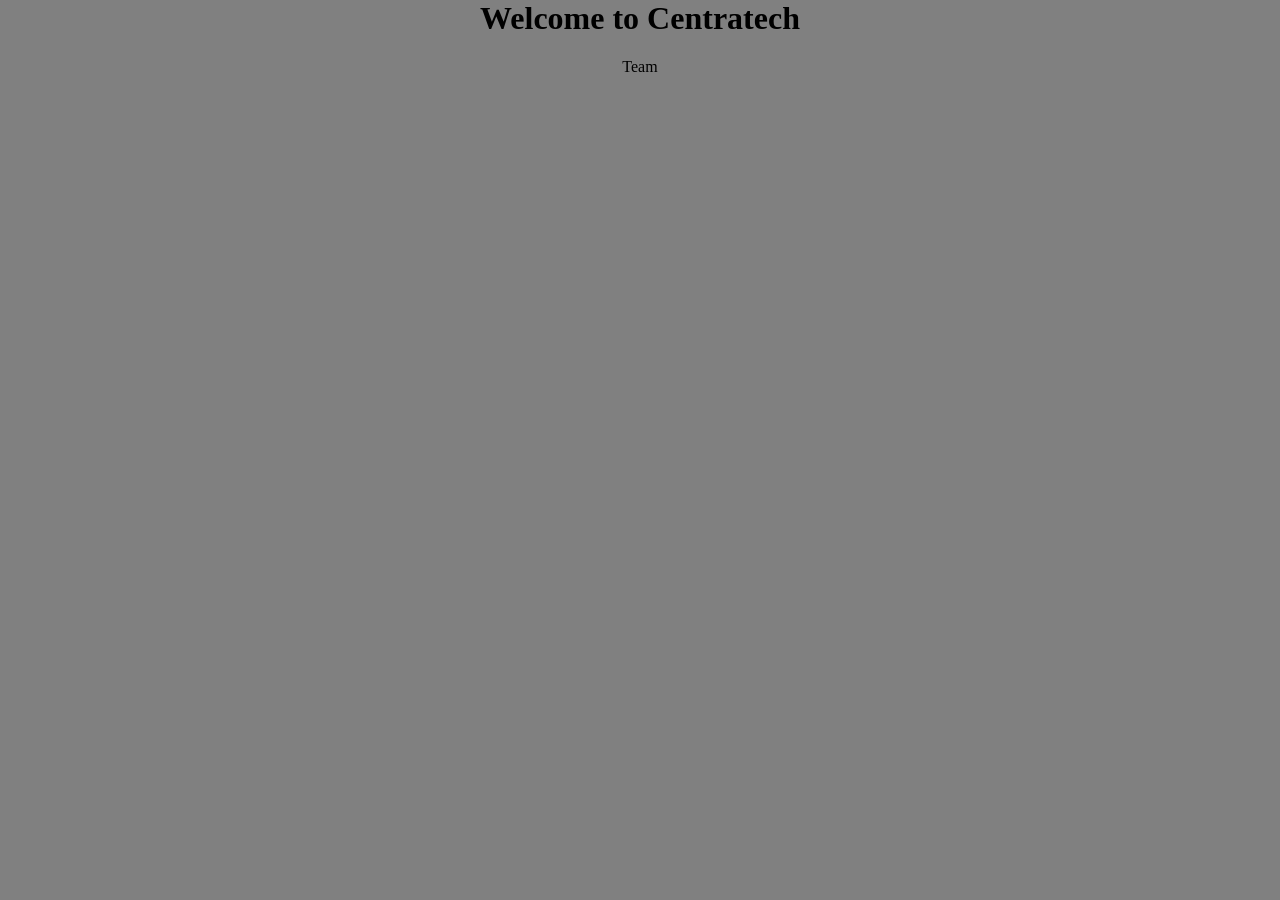
==== index.html @ a718c179 "Update index.html adding styles" ====
<html lang="en">
  <head>
    <meta charset="UTF-8">
    <title>Document</title>
    <link rel="stylesheet" href="styles.css"
  </head>
  <body>
    <h1>Welcome to Centratech</h1>
    <p> Team
  </body>
</html>
---- styles.css ----
body {
 margin: 0;
  background: gray;
  text-align: center;
}
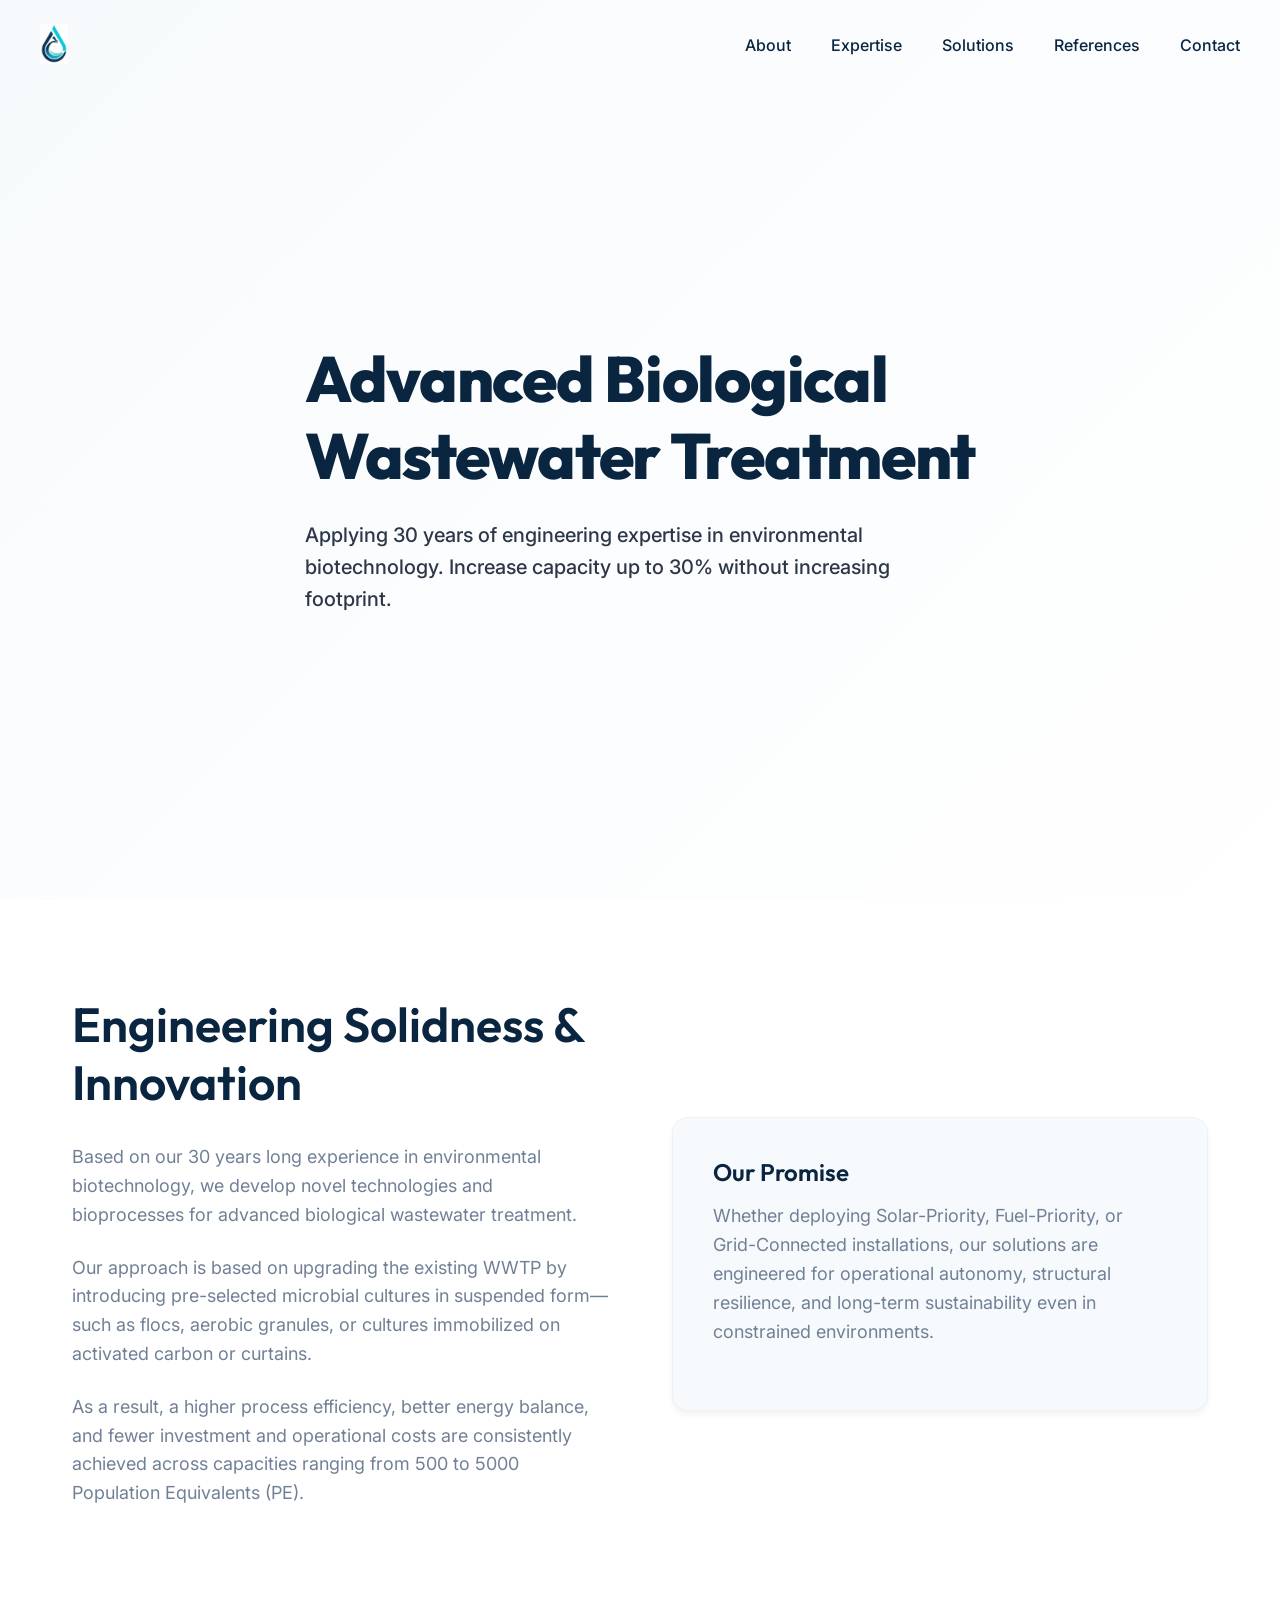
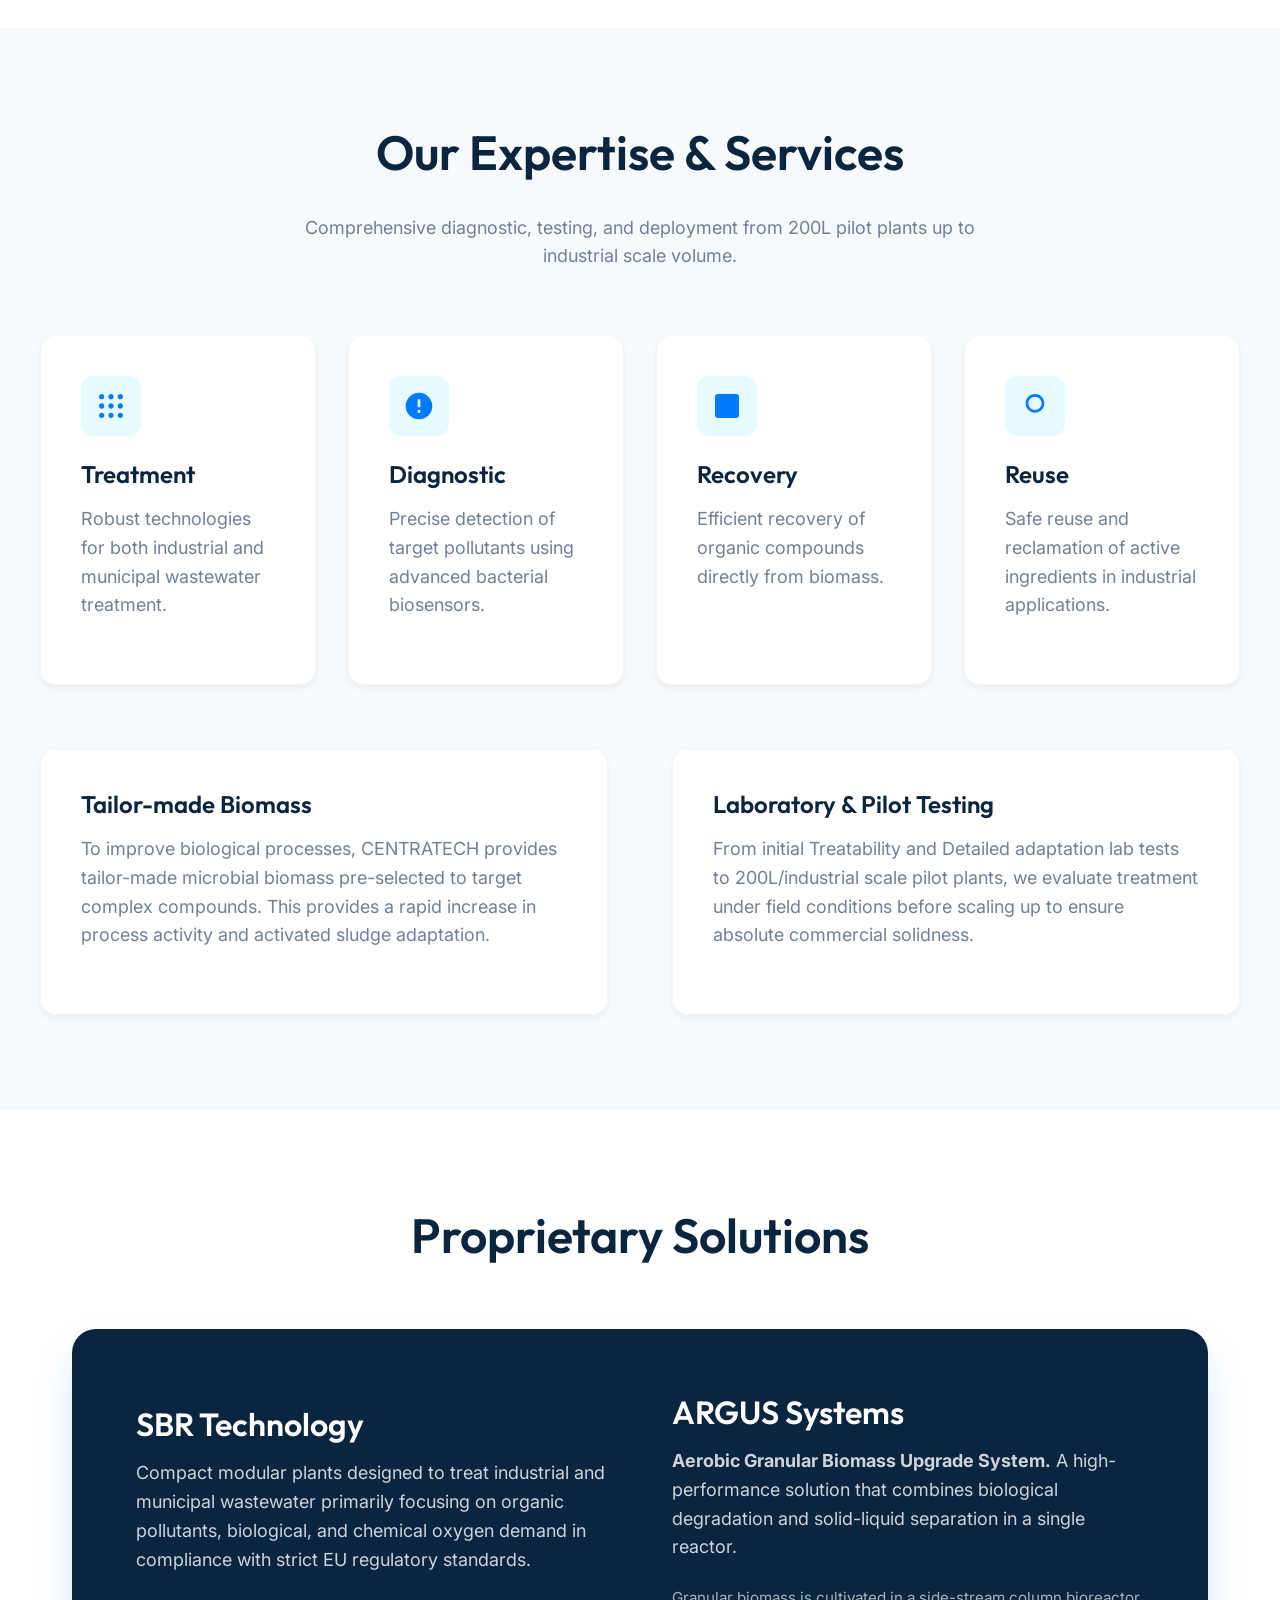
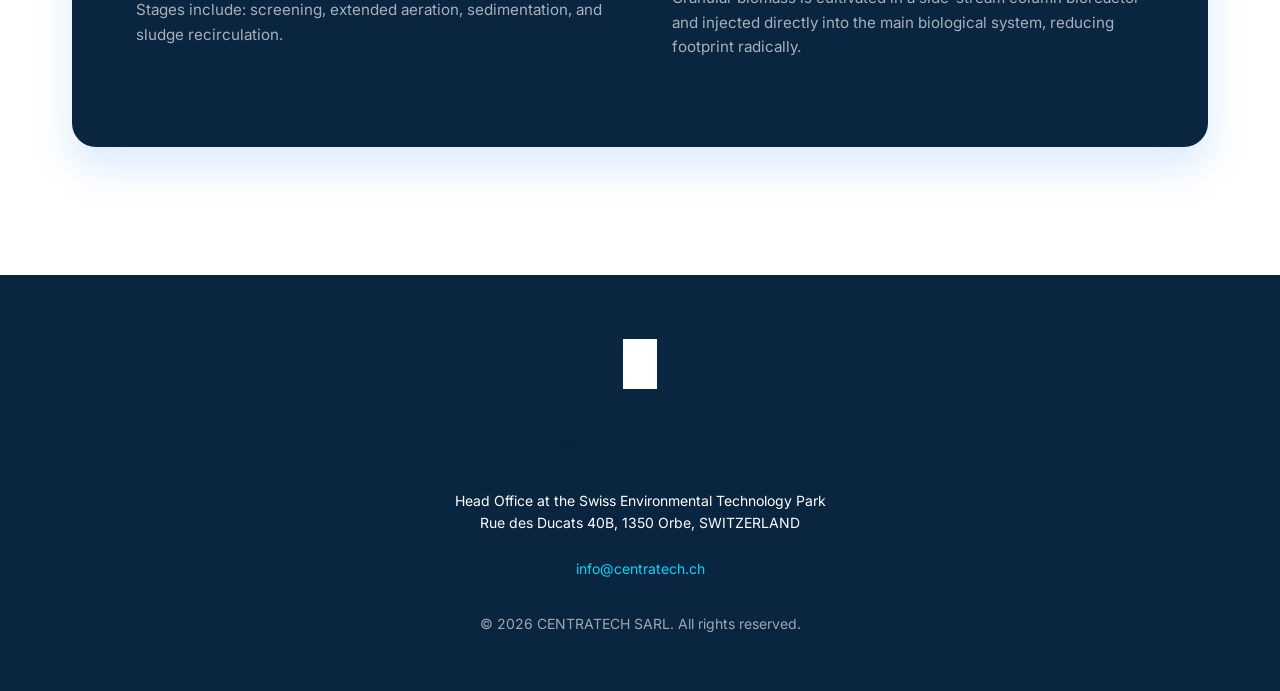
==== commit affa5ef4: "first version. no pictures" ====
--- a/index.html
+++ b/index.html
@@ -1,11 +1,135 @@
+<!DOCTYPE html>
 <html lang="en">
-  <head>
+<head>
     <meta charset="UTF-8">
-    <title>Document</title>
-    <link rel="stylesheet" href="styles.css"
-  </head>
-  <body>
-    <h1>Welcome to Centratech</h1>
-    <p> Team
-  </body>
+    <meta name="viewport" content="width=device-width, initial-scale=1.0">
+    <title>CENTRATECH - Advanced Wastewater Treatment</title>
+    <meta name="description" content="Based on our 30 years long experience in environmental biotechnology, we develop novel technologies for advanced biological wastewater treatment.">
+    <link rel="stylesheet" href="styles.css">
+    <link rel="icon" type="image/png" href="assets/logo1.png">
+</head>
+<body>
+
+    <nav class="navbar">
+        <div class="nav-container">
+            <a href="index.html" class="nav-logo">
+                <img src="assets/logo1.png" alt="Centratech Logo" onerror="this.src=''; this.alt='CENTRATECH';">
+            </a>
+            <ul class="nav-links">
+                <li><a href="#about">About</a></li>
+                <li><a href="#expertise">Expertise</a></li>
+                <li><a href="#solutions">Solutions</a></li>
+                <li><a href="references.html">References</a></li>
+                <li><a href="#contact">Contact</a></li>
+            </ul>
+        </div>
+    </nav>
+
+    <header class="hero" id="home">
+        <div class="container hero-content animate-on-scroll">
+            <h1>Advanced Biological<br>Wastewater Treatment</h1>
+            <p class="subtitle">Applying 30 years of engineering expertise in environmental biotechnology. Increase capacity up to 30% without increasing footprint.</p>
+        </div>
+    </header>
+
+    <section id="about" class="container animate-on-scroll">
+        <div class="grid-2">
+            <div>
+                <h2>Engineering Solidness & Innovation</h2>
+                <p>Based on our 30 years long experience in environmental biotechnology, we develop novel technologies and bioprocesses for advanced biological wastewater treatment.</p>
+                <p>Our approach is based on upgrading the existing WWTP by introducing pre-selected microbial cultures in suspended form—such as flocs, aerobic granules, or cultures immobilized on activated carbon or curtains.</p>
+                <p>As a result, a higher process efficiency, better energy balance, and fewer investment and operational costs are consistently achieved across capacities ranging from 500 to 5000 Population Equivalents (PE).</p>
+            </div>
+            <div class="card bg-surface">
+                <h3>Our Promise</h3>
+                <p>Whether deploying Solar-Priority, Fuel-Priority, or Grid-Connected installations, our solutions are engineered for operational autonomy, structural resilience, and long-term sustainability even in constrained environments.</p>
+            </div>
+        </div>
+    </section>
+
+    <section id="expertise" class="bg-surface">
+        <div class="container animate-on-scroll">
+            <div class="text-center" style="max-width: 700px; margin: 0 auto 4rem auto;">
+                <h2>Our Expertise & Services</h2>
+                <p>Comprehensive diagnostic, testing, and deployment from 200L pilot plants up to industrial scale volume.</p>
+            </div>
+            
+            <div class="grid-4">
+                <div class="card">
+                    <div class="icon-wrapper">
+                        <!-- Simple inline SVG icon -->
+                        <svg fill="currentColor" viewBox="0 0 24 24"><path d="M12 3c-1.1 0-2 .9-2 2s.9 2 2 2 2-.9 2-2-.9-2-2-2zm0 14c-1.1 0-2 .9-2 2s.9 2 2 2 2-.9 2-2-.9-2-2-2zm0-7c-1.1 0-2 .9-2 2s.9 2 2 2 2-.9 2-2-.9-2-2-2zm-7-7c-1.1 0-2 .9-2 2s.9 2 2 2 2-.9 2-2-.9-2-2-2zm14 0c-1.1 0-2 .9-2 2s.9 2 2 2 2-.9 2-2-.9-2-2-2zm0 14c-1.1 0-2 .9-2 2s.9 2 2 2 2-.9 2-2-.9-2-2-2zm-14 0c-1.1 0-2 .9-2 2s.9 2 2 2 2-.9 2-2-.9-2-2-2zm0-7c-1.1 0-2 .9-2 2s.9 2 2 2 2-.9 2-2-.9-2-2-2zm14 0c-1.1 0-2 .9-2 2s.9 2 2 2 2-.9 2-2-.9-2-2-2z"/></svg>
+                    </div>
+                    <h3>Treatment</h3>
+                    <p>Robust technologies for both industrial and municipal wastewater treatment.</p>
+                </div>
+                <div class="card">
+                    <div class="icon-wrapper">
+                        <svg fill="currentColor" viewBox="0 0 24 24"><path d="M12 2C6.48 2 2 6.48 2 12s4.48 10 10 10 10-4.48 10-10S17.52 2 12 2zm1 15h-2v-2h2v2zm0-4h-2V7h2v6z"/></svg>
+                    </div>
+                    <h3>Diagnostic</h3>
+                    <p>Precise detection of target pollutants using advanced bacterial biosensors.</p>
+                </div>
+                <div class="card">
+                    <div class="icon-wrapper">
+                        <svg fill="currentColor" viewBox="0 0 24 24"><path d="M19 3H5c-1.1 0-2 .9-2 2v14c0 1.1.9 2 2 2h14c1.1 0 2-.9 2-2V5c0-1.1-.9-2-2-2zm-7 9h-2V7h-2v5H6v2h2v5h2v-5h2v-2z"/></svg>
+                    </div>
+                    <h3>Recovery</h3>
+                    <p>Efficient recovery of organic compounds directly from biomass.</p>
+                </div>
+                <div class="card">
+                    <div class="icon-wrapper">
+                        <svg fill="currentColor" viewBox="0 0 24 24"><path d="M12 3C8.13 3 5 6.13 5 10c0 3.87 3.13 7 7 7s7-3.13 7-7c0-3.87-3.13-7-7-7zm0 12c-2.76 0-5-2.24-5-5s2.24-5 5-5 5 2.24 5 5-2.24 5-5 5z"/></svg>
+                    </div>
+                    <h3>Reuse</h3>
+                    <p>Safe reuse and reclamation of active ingredients in industrial applications.</p>
+                </div>
+            </div>
+
+            <div class="grid-2" style="margin-top: 4rem;">
+                <div class="card">
+                    <h3>Tailor-made Biomass</h3>
+                    <p>To improve biological processes, CENTRATECH provides tailor-made microbial biomass pre-selected to target complex compounds. This provides a rapid increase in process activity and activated sludge adaptation.</p>
+                </div>
+                <div class="card">
+                    <h3>Laboratory & Pilot Testing</h3>
+                    <p>From initial Treatability and Detailed adaptation lab tests to 200L/industrial scale pilot plants, we evaluate treatment under field conditions before scaling up to ensure absolute commercial solidness.</p>
+                </div>
+            </div>
+        </div>
+    </section>
+
+    <section id="solutions" class="container animate-on-scroll">
+        <h2 class="text-center">Proprietary Solutions</h2>
+        
+        <div class="solutions-wrapper">
+            <div class="solution-box">
+                <div class="grid-2">
+                    <div>
+                        <h3>SBR Technology</h3>
+                        <p>Compact modular plants designed to treat industrial and municipal wastewater primarily focusing on organic pollutants, biological, and chemical oxygen demand in compliance with strict EU regulatory standards.</p>
+                        <p style="margin-top: 1rem; opacity: 0.8; font-size: 0.95rem;">Stages include: screening, extended aeration, sedimentation, and sludge recirculation.</p>
+                    </div>
+                    <div>
+                        <h3>ARGUS Systems</h3>
+                        <p><strong>Aerobic Granular Biomass Upgrade System.</strong> A high-performance solution that combines biological degradation and solid-liquid separation in a single reactor.</p>
+                        <p style="margin-top: 1rem; opacity: 0.8; font-size: 0.95rem;">Granular biomass is cultivated in a side-stream column bioreactor and injected directly into the main biological system, reducing footprint radically.</p>
+                    </div>
+                </div>
+            </div>
+        </div>
+    </section>
+
+    <footer id="contact">
+        <div class="container">
+            <img src="assets/logo1.png" alt="Centratech" height="50" style="margin-bottom: 2rem; filter: brightness(0) invert(1);" onerror="this.style.display='none'">
+            <h3>CENTRATECH SARL</h3>
+            <p style="color: white;">Head Office at the Swiss Environmental Technology Park<br>Rue des Ducats 40B, 1350 Orbe, SWITZERLAND</p>
+            <p style="color: white; margin-top: 1rem;"><a href="mailto:info@centratech.ch" style="color: var(--color-secondary); text-decoration: none;">info@centratech.ch</a></p>
+            <p>&copy; 2026 CENTRATECH SARL. All rights reserved.</p>
+        </div>
+    </footer>
+
+    <script src="scripts.js"></script>
+</body>
 </html>
--- a/styles.css
+++ b/styles.css
@@ -1,5 +1,449 @@
+@import url('https://fonts.googleapis.com/css2?family=Outfit:wght@300;400;600;800&family=Inter:wght@300;400;500;600&display=swap');
+
+:root {
+  /* Color Palette */
+  --color-primary: #0A2540; /* Deep Navy - solid engineering */
+  --color-secondary: #00D4FF; /* Clear Aqua - water/environment */
+  --color-accent: #007BFF; /* Bright Blue */
+  --color-bg: #FFFFFF; /* Crisp White */
+  --color-surface: #F7FAFC; /* Slate Light */
+  --color-text-main: #2D3748;
+  --color-text-muted: #718096;
+  
+  /* Typography */
+  --font-heading: 'Outfit', sans-serif;
+  --font-body: 'Inter', sans-serif;
+  
+  /* Layout */
+  --max-width: 1200px;
+  --section-padding: 6rem 2rem;
+  
+  /* Shadows & Effects */
+  --shadow-sm: 0 4px 6px rgba(0, 0, 0, 0.05);
+  --shadow-md: 0 10px 20px rgba(0, 0, 0, 0.08);
+  --shadow-lg: 0 20px 40px rgba(0, 123, 255, 0.15);
+  --glass-bg: rgba(255, 255, 255, 0.85);
+  --glass-border: 1px solid rgba(255, 255, 255, 0.3);
+  
+  /* Transitions */
+  --transition-fast: 0.2s ease;
+  --transition-normal: 0.4s cubic-bezier(0.16, 1, 0.3, 1);
+}
+
+* {
+  margin: 0;
+  padding: 0;
+  box-sizing: border-box;
+}
+
+html {
+  scroll-behavior: smooth;
+}
+
 body {
- margin: 0;
-  background: gray;
+  font-family: var(--font-body);
+  color: var(--color-text-main);
+  background-color: var(--color-bg);
+  line-height: 1.6;
+  overflow-x: hidden;
+}
+
+/* Typography */
+h1, h2, h3, h4, .nav-logo {
+  font-family: var(--font-heading);
+  color: var(--color-primary);
+  line-height: 1.2;
+}
+
+h1 { font-size: clamp(2.5rem, 5vw, 4.5rem); font-weight: 800; letter-spacing: -0.02em; }
+h2 { font-size: clamp(2rem, 4vw, 3rem); font-weight: 600; margin-bottom: 2rem; }
+h3 { font-size: 1.5rem; font-weight: 600; margin-bottom: 1rem; }
+p { font-size: 1.125rem; color: var(--color-text-muted); margin-bottom: 1.5rem; }
+
+/* Layout Utilites */
+.container {
+  max-width: var(--max-width);
+  margin: 0 auto;
+}
+
+section {
+  padding: var(--section-padding);
+}
+
+.text-center { text-align: center; }
+
+/* Navigation */
+.navbar {
+  position: fixed;
+  top: 0;
+  width: 100%;
+  z-index: 1000;
+  padding: 1.5rem 2rem;
+  transition: var(--transition-normal);
+  background: transparent;
+}
+
+.navbar.scrolled {
+  background: var(--glass-bg);
+  backdrop-filter: blur(12px);
+  -webkit-backdrop-filter: blur(12px);
+  border-bottom: var(--glass-border);
+  box-shadow: var(--shadow-sm);
+  padding: 1rem 2rem;
+}
+
+.nav-container {
+  max-width: var(--max-width);
+  margin: 0 auto;
+  display: flex;
+  justify-content: space-between;
+  align-items: center;
+}
+
+.nav-logo img {
+  height: 40px;
+  width: auto;
+  transition: var(--transition-normal);
+}
+
+.nav-links {
+  display: flex;
+  gap: 2.5rem;
+  list-style: none;
+}
+
+.nav-links a {
+  text-decoration: none;
+  color: var(--color-primary);
+  font-weight: 500;
+  font-size: 1rem;
+  position: relative;
+  transition: var(--transition-fast);
+}
+
+.nav-links a::after {
+  content: '';
+  position: absolute;
+  width: 0;
+  height: 2px;
+  bottom: -4px;
+  left: 0;
+  background-color: var(--color-secondary);
+  transition: var(--transition-fast);
+}
+
+.nav-links a:hover {
+  color: var(--color-accent);
+}
+
+.nav-links a:hover::after {
+  width: 100%;
+}
+
+/* Hero Section */
+.hero {
+  min-height: 100vh;
+  display: flex;
+  align-items: center;
+  position: relative;
+  overflow: hidden;
+  background: linear-gradient(135deg, var(--color-surface) 0%, var(--color-bg) 100%);
+  padding-top: 80px;
+}
+
+.hero::absolute-bg {
+  content: '';
+  position: absolute;
+  top: -50%;
+  right: -20%;
+  width: 80vw;
+  height: 80vw;
+  background: radial-gradient(circle, rgba(0,212,255,0.08) 0%, rgba(255,255,255,0) 70%);
+  border-radius: 50%;
+  z-index: 0;
+}
+
+.hero-content {
+  position: relative;
+  z-index: 1;
+  max-width: 800px;
+}
+
+.hero p.subtitle {
+  font-size: 1.25rem;
+  color: var(--color-text-main);
+  font-weight: 500;
+  margin-top: 1.5rem;
+  max-width: 600px;
+}
+
+/* Grid Layouts */
+.grid-2 {
+  display: grid;
+  grid-template-columns: 1fr 1fr;
+  gap: 4rem;
+  align-items: center;
+}
+
+.grid-3 {
+  display: grid;
+  grid-template-columns: repeat(auto-fit, minmax(300px, 1fr));
+  gap: 2.5rem;
+}
+
+.grid-4 {
+  display: grid;
+  grid-template-columns: repeat(auto-fit, minmax(250px, 1fr));
+  gap: 2rem;
+}
+
+/* Cards */
+.card {
+  background: var(--color-bg);
+  border-radius: 1rem;
+  padding: 2.5rem;
+  box-shadow: var(--shadow-sm);
+  transition: var(--transition-normal);
+  border: 1px solid rgba(0,0,0,0.03);
+  position: relative;
+  overflow: hidden;
+}
+
+.card:hover {
+  transform: translateY(-5px);
+  box-shadow: var(--shadow-md);
+  border-color: rgba(0, 123, 255, 0.1);
+}
+
+.card::before {
+  content: '';
+  position: absolute;
+  top: 0;
+  left: 0;
+  width: 100%;
+  height: 4px;
+  background: linear-gradient(90deg, var(--color-secondary), var(--color-accent));
+  transform: scaleX(0);
+  transform-origin: left;
+  transition: var(--transition-normal);
+}
+
+.card:hover::before {
+  transform: scaleX(1);
+}
+
+.icon-wrapper {
+  width: 60px;
+  height: 60px;
+  border-radius: 12px;
+  background: rgba(0, 212, 255, 0.1);
+  display: flex;
+  align-items: center;
+  justify-content: center;
+  margin-bottom: 1.5rem;
+  color: var(--color-accent);
+}
+
+.icon-wrapper svg {
+  width: 32px;
+  height: 32px;
+}
+
+/* Specific Sections */
+.bg-surface {
+  background-color: var(--color-surface);
+}
+
+.solutions-wrapper {
+  margin-top: 4rem;
+}
+
+.solution-box {
+  background: var(--color-primary);
+  color: white;
+  padding: 4rem;
+  border-radius: 1.5rem;
+  margin-bottom: 2rem;
+  box-shadow: var(--shadow-lg);
+}
+
+.solution-box h3 {
+  color: white;
+  font-size: 2rem;
+}
+
+.solution-box p {
+  color: rgba(255,255,255,0.8);
+}
+
+/* Reference Image Cards */
+.ref-grid {
+  display: grid;
+  grid-template-columns: repeat(2, 1fr);
+  gap: 2rem;
+  margin-top: 3rem;
+}
+
+.ref-card {
+  position: relative;
+  border-radius: 1rem;
+  overflow: hidden;
+  aspect-ratio: 16/9;
+  cursor: pointer;
+  box-shadow: var(--shadow-sm);
+  transition: var(--transition-normal);
+}
+
+.ref-card:hover {
+  transform: scale(1.02);
+  box-shadow: var(--shadow-lg);
+}
+
+.ref-card img {
+  width: 100%;
+  height: 100%;
+  object-fit: cover;
+  transition: var(--transition-normal);
+}
+
+.ref-card:hover img {
+  transform: scale(1.05);
+}
+
+.ref-overlay {
+  position: absolute;
+  inset: 0;
+  background: linear-gradient(to top, rgba(10, 37, 64, 0.9) 0%, rgba(10, 37, 64, 0.2) 100%);
+  display: flex;
+  align-items: flex-end;
+  padding: 2rem;
+  transition: var(--transition-normal);
+}
+
+.ref-card:hover .ref-overlay {
+  background: linear-gradient(to top, rgba(10, 37, 64, 0.95) 0%, rgba(10, 37, 64, 0.4) 100%);
+}
+
+.ref-title {
+  color: white;
+  font-family: var(--font-heading);
+  font-size: 1.5rem;
+  font-weight: 600;
+  margin: 0;
+  transform: translateY(10px);
+  transition: var(--transition-normal);
+}
+
+.ref-card:hover .ref-title {
+  transform: translateY(0);
+}
+
+/* Modal */
+.modal-overlay {
+  position: fixed;
+  inset: 0;
+  background: rgba(10, 37, 64, 0.8);
+  backdrop-filter: blur(8px);
+  -webkit-backdrop-filter: blur(8px);
+  z-index: 2000;
+  display: flex;
+  align-items: center;
+  justify-content: center;
+  opacity: 0;
+  visibility: hidden;
+  transition: var(--transition-normal);
+}
+
+.modal-overlay.active {
+  opacity: 1;
+  visibility: visible;
+}
+
+.modal-content {
+  background: var(--color-bg);
+  width: 90%;
+  max-width: 600px;
+  border-radius: 1.5rem;
+  padding: 3rem;
+  position: relative;
+  transform: translateY(20px) scale(0.95);
+  transition: var(--transition-normal);
+  box-shadow: 0 25px 50px -12px rgba(0, 0, 0, 0.25);
+}
+
+.modal-overlay.active .modal-content {
+  transform: translateY(0) scale(1);
+}
+
+.modal-close {
+  position: absolute;
+  top: 1.5rem;
+  right: 1.5rem;
+  background: none;
+  border: none;
+  font-size: 2rem;
+  color: var(--color-text-muted);
+  cursor: pointer;
+  transition: var(--transition-fast);
+  line-height: 1;
+}
+
+.modal-close:hover {
+  color: var(--color-primary);
+  transform: rotate(90deg);
+}
+
+.modal-body h3 {
+  margin-bottom: 1.5rem;
+  padding-bottom: 1rem;
+  border-bottom: 1px solid var(--color-surface);
+}
+
+.modal-body ul {
+  list-style: none;
+  margin-bottom: 1.5rem;
+}
+
+.modal-body li {
+  margin-bottom: 0.75rem;
+  display: flex;
+  gap: 1rem;
+}
+
+.modal-body strong {
+  color: var(--color-primary);
+  min-width: 140px;
+}
+
+/* Footer */
+footer {
+  background: var(--color-primary);
+  color: white;
+  padding: 4rem 2rem 2rem;
   text-align: center;
 }
+
+footer p {
+  color: rgba(255,255,255,0.6);
+  font-size: 0.875rem;
+  margin-top: 2rem;
+}
+
+/* Animations */
+.animate-on-scroll {
+  opacity: 0;
+  transform: translateY(30px);
+  transition: opacity 0.8s ease, transform 0.8s ease;
+}
+
+.animate-on-scroll.is-visible {
+  opacity: 1;
+  transform: translateY(0);
+}
+
+/* Responsive */
+@media (max-width: 900px) {
+  .grid-2 { grid-template-columns: 1fr; gap: 2rem; }
+  .ref-grid { grid-template-columns: 1fr; }
+  .nav-links { display: none; /* simple mobile menu fallback needed if desired, or just show */ }
+}
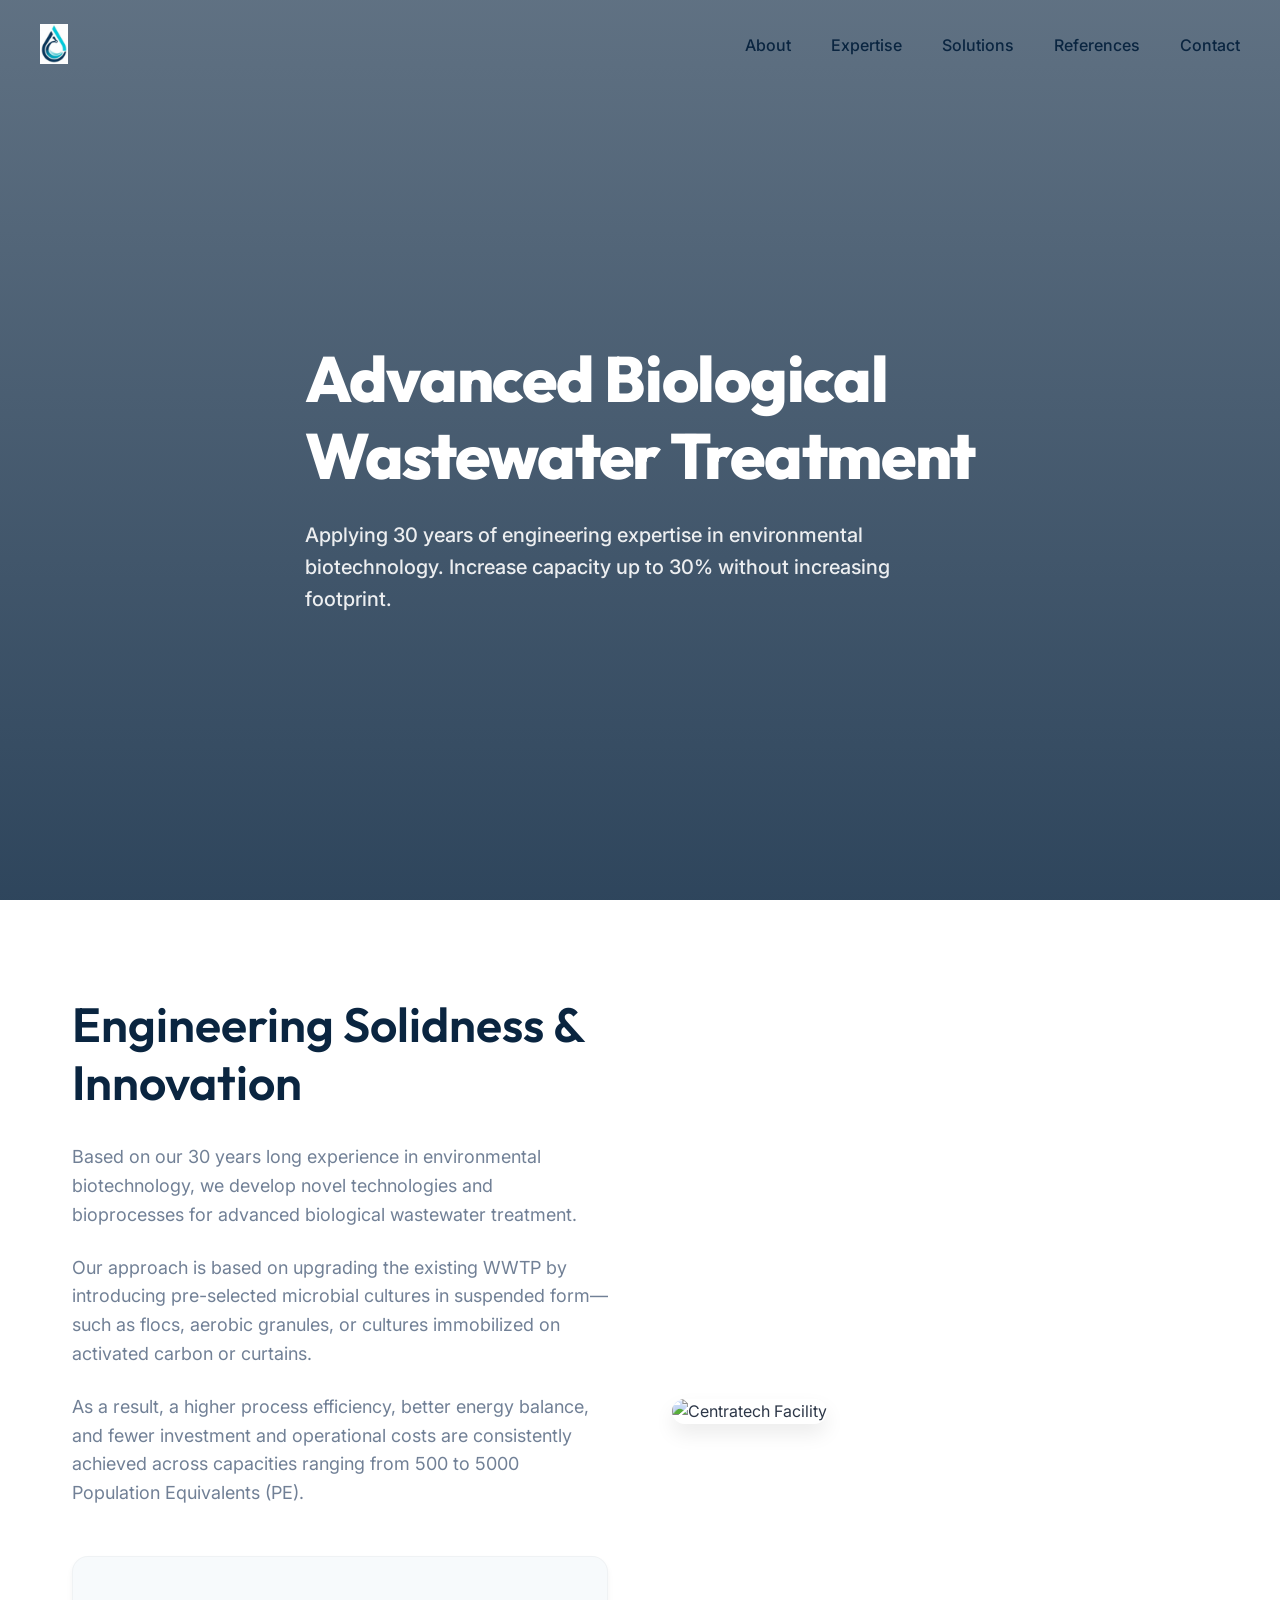
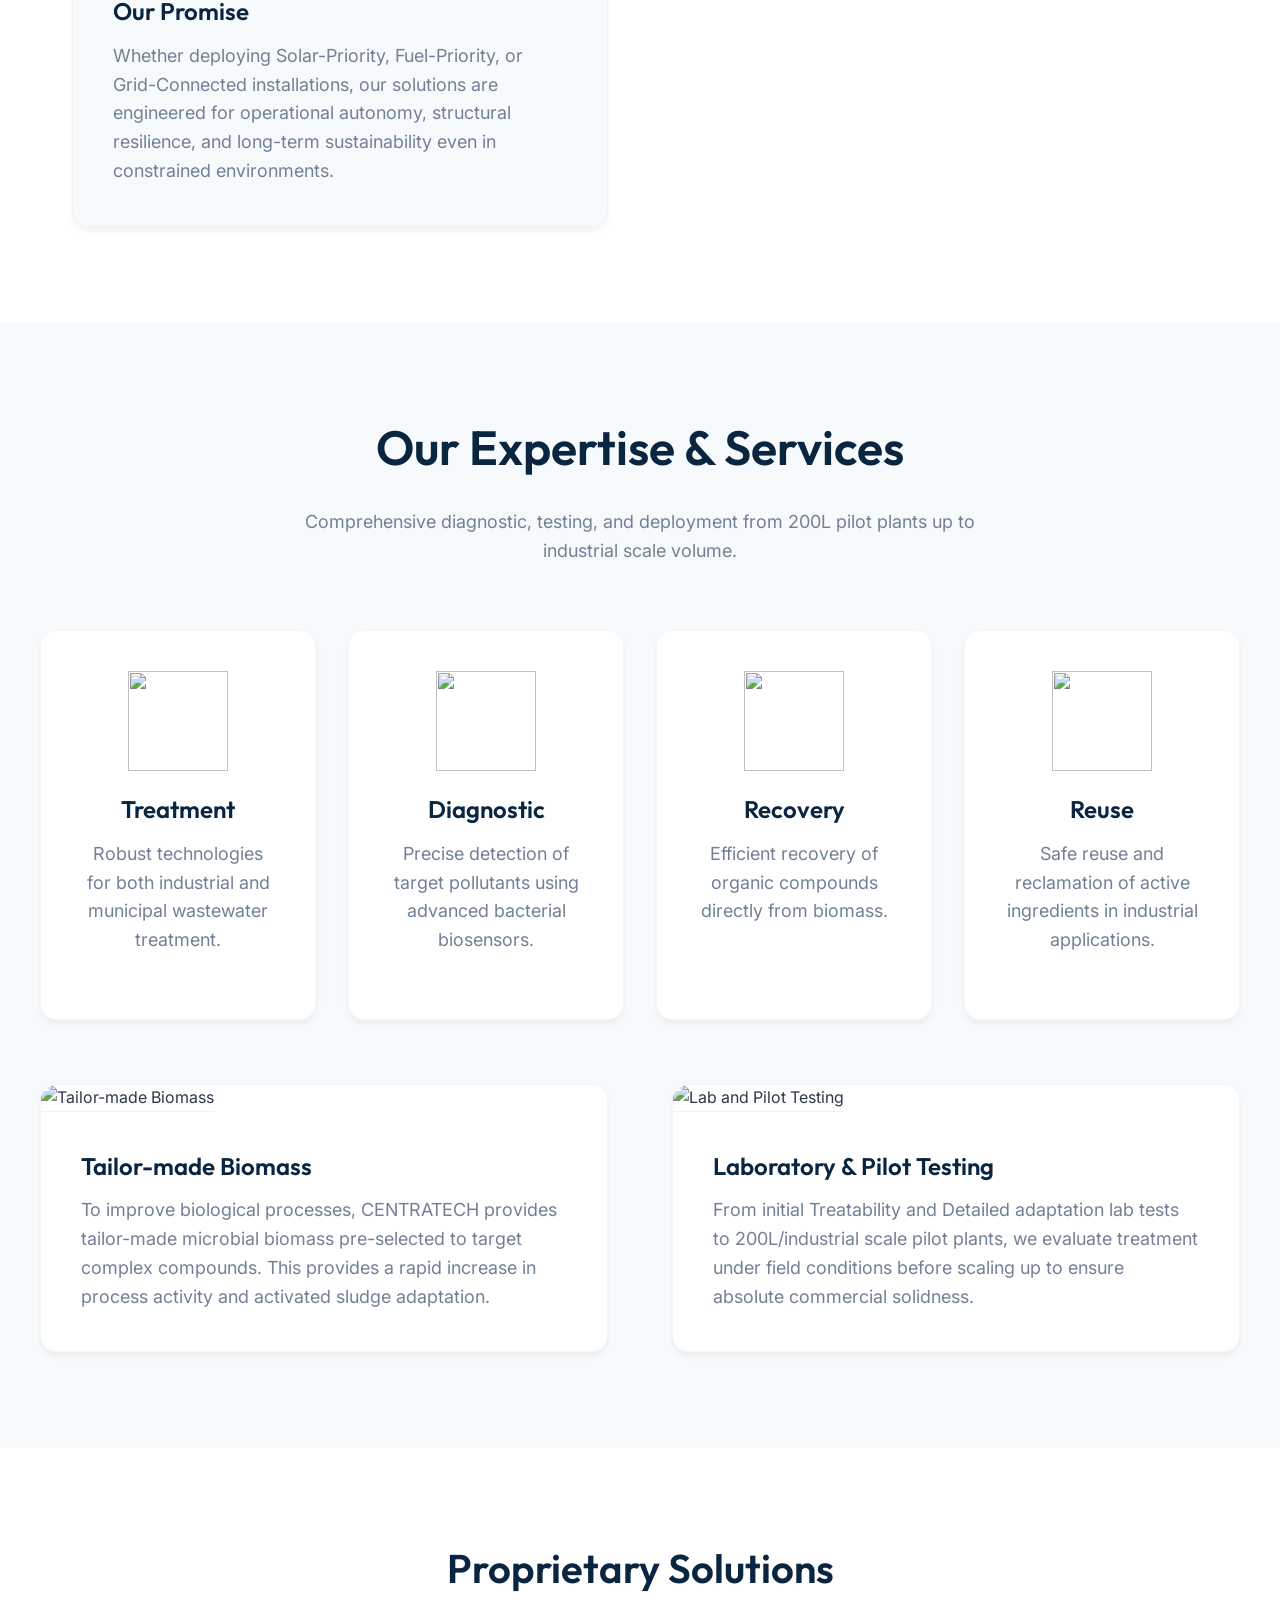
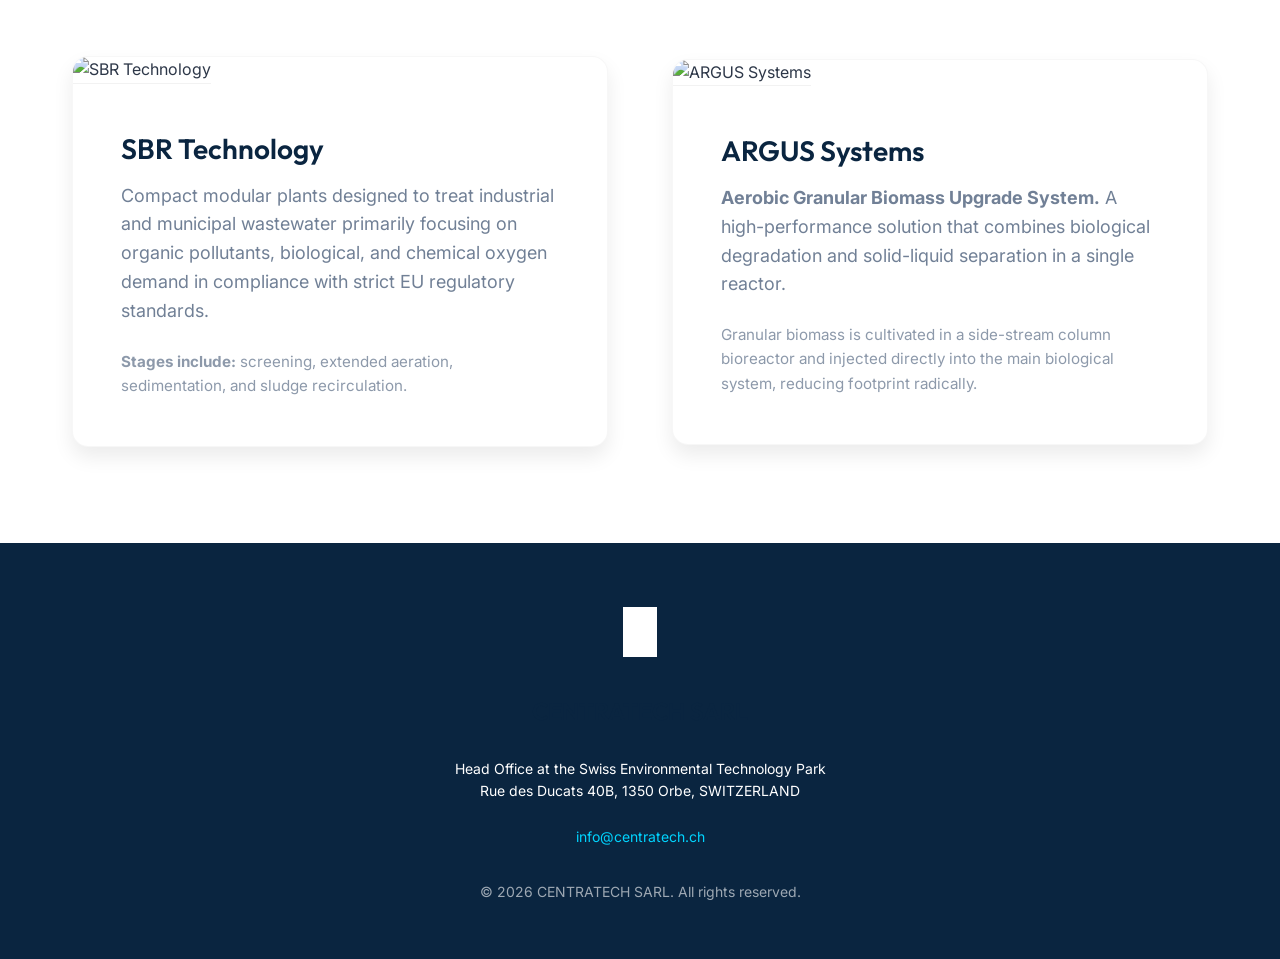
==== commit 0149a730: "added images" ====
--- a/index.html
+++ b/index.html
@@ -27,8 +27,8 @@
 
     <header class="hero" id="home">
         <div class="container hero-content animate-on-scroll">
-            <h1>Advanced Biological<br>Wastewater Treatment</h1>
-            <p class="subtitle">Applying 30 years of engineering expertise in environmental biotechnology. Increase capacity up to 30% without increasing footprint.</p>
+            <h1 style="color: white;">Advanced Biological<br>Wastewater Treatment</h1>
+            <p class="subtitle" style="color: rgba(255,255,255,0.9);">Applying 30 years of engineering expertise in environmental biotechnology. Increase capacity up to 30% without increasing footprint.</p>
         </div>
     </header>
 
@@ -39,10 +39,14 @@
                 <p>Based on our 30 years long experience in environmental biotechnology, we develop novel technologies and bioprocesses for advanced biological wastewater treatment.</p>
                 <p>Our approach is based on upgrading the existing WWTP by introducing pre-selected microbial cultures in suspended form—such as flocs, aerobic granules, or cultures immobilized on activated carbon or curtains.</p>
                 <p>As a result, a higher process efficiency, better energy balance, and fewer investment and operational costs are consistently achieved across capacities ranging from 500 to 5000 Population Equivalents (PE).</p>
+                
+                <div class="card bg-surface" style="margin-top: 3rem;">
+                    <h3>Our Promise</h3>
+                    <p style="margin-bottom: 0;">Whether deploying Solar-Priority, Fuel-Priority, or Grid-Connected installations, our solutions are engineered for operational autonomy, structural resilience, and long-term sustainability even in constrained environments.</p>
+                </div>
             </div>
-            <div class="card bg-surface">
-                <h3>Our Promise</h3>
-                <p>Whether deploying Solar-Priority, Fuel-Priority, or Grid-Connected installations, our solutions are engineered for operational autonomy, structural resilience, and long-term sustainability even in constrained environments.</p>
+            <div>
+                <img src="https://static.wixstatic.com/media/e3cb7b_e16807c0950c4e6d87d0907705981f04.jpg" alt="Centratech Facility" style="width: 100%; border-radius: 1rem; box-shadow: var(--shadow-md);">
             </div>
         </div>
     </section>
@@ -55,65 +59,67 @@
             </div>
             
             <div class="grid-4">
-                <div class="card">
-                    <div class="icon-wrapper">
-                        <!-- Simple inline SVG icon -->
-                        <svg fill="currentColor" viewBox="0 0 24 24"><path d="M12 3c-1.1 0-2 .9-2 2s.9 2 2 2 2-.9 2-2-.9-2-2-2zm0 14c-1.1 0-2 .9-2 2s.9 2 2 2 2-.9 2-2-.9-2-2-2zm0-7c-1.1 0-2 .9-2 2s.9 2 2 2 2-.9 2-2-.9-2-2-2zm-7-7c-1.1 0-2 .9-2 2s.9 2 2 2 2-.9 2-2-.9-2-2-2zm14 0c-1.1 0-2 .9-2 2s.9 2 2 2 2-.9 2-2-.9-2-2-2zm0 14c-1.1 0-2 .9-2 2s.9 2 2 2 2-.9 2-2-.9-2-2-2zm-14 0c-1.1 0-2 .9-2 2s.9 2 2 2 2-.9 2-2-.9-2-2-2zm0-7c-1.1 0-2 .9-2 2s.9 2 2 2 2-.9 2-2-.9-2-2-2zm14 0c-1.1 0-2 .9-2 2s.9 2 2 2 2-.9 2-2-.9-2-2-2z"/></svg>
-                    </div>
+                <div class="card text-center">
+                    <img src="https://static.wixstatic.com/media/e3cb7b_d992a353a1714bf5b1281b22b9a26eb8~mv2.png" style="width: 100px; height: 100px; object-fit: contain; margin: 0 auto 1.5rem auto; display: block;">
                     <h3>Treatment</h3>
                     <p>Robust technologies for both industrial and municipal wastewater treatment.</p>
                 </div>
-                <div class="card">
-                    <div class="icon-wrapper">
-                        <svg fill="currentColor" viewBox="0 0 24 24"><path d="M12 2C6.48 2 2 6.48 2 12s4.48 10 10 10 10-4.48 10-10S17.52 2 12 2zm1 15h-2v-2h2v2zm0-4h-2V7h2v6z"/></svg>
-                    </div>
+                <div class="card text-center">
+                    <img src="https://static.wixstatic.com/media/e3cb7b_a77c3c6fd7344e8e998ab53faac8feb7~mv2.png" style="width: 100px; height: 100px; object-fit: contain; margin: 0 auto 1.5rem auto; display: block;">
                     <h3>Diagnostic</h3>
                     <p>Precise detection of target pollutants using advanced bacterial biosensors.</p>
                 </div>
-                <div class="card">
-                    <div class="icon-wrapper">
-                        <svg fill="currentColor" viewBox="0 0 24 24"><path d="M19 3H5c-1.1 0-2 .9-2 2v14c0 1.1.9 2 2 2h14c1.1 0 2-.9 2-2V5c0-1.1-.9-2-2-2zm-7 9h-2V7h-2v5H6v2h2v5h2v-5h2v-2z"/></svg>
-                    </div>
+                <div class="card text-center">
+                    <img src="https://static.wixstatic.com/media/e3cb7b_0dafeb7cf52343f19ae0e4bcc44d235c~mv2.png" style="width: 100px; height: 100px; object-fit: contain; margin: 0 auto 1.5rem auto; display: block;">
                     <h3>Recovery</h3>
                     <p>Efficient recovery of organic compounds directly from biomass.</p>
                 </div>
-                <div class="card">
-                    <div class="icon-wrapper">
-                        <svg fill="currentColor" viewBox="0 0 24 24"><path d="M12 3C8.13 3 5 6.13 5 10c0 3.87 3.13 7 7 7s7-3.13 7-7c0-3.87-3.13-7-7-7zm0 12c-2.76 0-5-2.24-5-5s2.24-5 5-5 5 2.24 5 5-2.24 5-5 5z"/></svg>
-                    </div>
+                <div class="card text-center">
+                    <img src="https://static.wixstatic.com/media/e3cb7b_85c041757a504d7da1db1d63d2223a48~mv2.png" style="width: 100px; height: 100px; object-fit: contain; margin: 0 auto 1.5rem auto; display: block;">
                     <h3>Reuse</h3>
                     <p>Safe reuse and reclamation of active ingredients in industrial applications.</p>
                 </div>
             </div>
 
             <div class="grid-2" style="margin-top: 4rem;">
-                <div class="card">
-                    <h3>Tailor-made Biomass</h3>
-                    <p>To improve biological processes, CENTRATECH provides tailor-made microbial biomass pre-selected to target complex compounds. This provides a rapid increase in process activity and activated sludge adaptation.</p>
+                <div class="card" style="padding: 0; overflow: hidden;">
+                    <img src="https://static.wixstatic.com/media/e3cb7b_a189267774ca4da2aeda613baf38df2f.png" alt="Tailor-made Biomass" style="width: 100%; height: 250px; object-fit: cover; border-bottom: 1px solid rgba(0,0,0,0.05);">
+                    <div style="padding: 2.5rem;">
+                        <h3>Tailor-made Biomass</h3>
+                        <p style="margin-bottom: 0;">To improve biological processes, CENTRATECH provides tailor-made microbial biomass pre-selected to target complex compounds. This provides a rapid increase in process activity and activated sludge adaptation.</p>
+                    </div>
                 </div>
-                <div class="card">
-                    <h3>Laboratory & Pilot Testing</h3>
-                    <p>From initial Treatability and Detailed adaptation lab tests to 200L/industrial scale pilot plants, we evaluate treatment under field conditions before scaling up to ensure absolute commercial solidness.</p>
+                <div class="card" style="padding: 0; overflow: hidden;">
+                    <img src="https://static.wixstatic.com/media/e3cb7b_cd2bd25bb6cb44719cf9b47fddd75bc8.png" alt="Lab and Pilot Testing" style="width: 100%; height: 250px; object-fit: cover; border-bottom: 1px solid rgba(0,0,0,0.05);">
+                    <div style="padding: 2.5rem;">
+                        <h3>Laboratory & Pilot Testing</h3>
+                        <p style="margin-bottom: 0;">From initial Treatability and Detailed adaptation lab tests to 200L/industrial scale pilot plants, we evaluate treatment under field conditions before scaling up to ensure absolute commercial solidness.</p>
+                    </div>
                 </div>
             </div>
         </div>
     </section>
 
     <section id="solutions" class="container animate-on-scroll">
-        <h2 class="text-center">Proprietary Solutions</h2>
+        <h2 class="text-center" style="margin-bottom: 4rem; font-size: 2.5rem;">Proprietary Solutions</h2>
         
         <div class="solutions-wrapper">
-            <div class="solution-box">
-                <div class="grid-2">
-                    <div>
-                        <h3>SBR Technology</h3>
+            <div class="grid-2">
+                <div class="card" style="padding: 0; overflow: hidden; background: var(--color-bg); box-shadow: var(--shadow-md);">
+                    <img src="https://static.wixstatic.com/media/341f7c_8cc2b14236604ebe988bc82b7b58b589~mv2.png" alt="SBR Technology" style="width: 100%; height: 350px; object-fit: cover; border-bottom: 1px solid rgba(0,0,0,0.05);">
+                    <div style="padding: 3rem;">
+                        <h3 style="color: var(--color-primary); font-size: 1.75rem;">SBR Technology</h3>
                         <p>Compact modular plants designed to treat industrial and municipal wastewater primarily focusing on organic pollutants, biological, and chemical oxygen demand in compliance with strict EU regulatory standards.</p>
-                        <p style="margin-top: 1rem; opacity: 0.8; font-size: 0.95rem;">Stages include: screening, extended aeration, sedimentation, and sludge recirculation.</p>
+                        <p style="margin-top: 1rem; opacity: 0.8; font-size: 0.95rem; margin-bottom: 0;"><strong>Stages include:</strong> screening, extended aeration, sedimentation, and sludge recirculation.</p>
                     </div>
-                    <div>
-                        <h3>ARGUS Systems</h3>
+                </div>
+                
+                <div class="card" style="padding: 0; overflow: hidden; background: var(--color-bg); box-shadow: var(--shadow-md);">
+                    <img src="https://static.wixstatic.com/media/341f7c_5a167cc4908b40e68f61f745fea0fd4c~mv2.jpg" alt="ARGUS Systems" style="width: 100%; height: 350px; object-fit: cover; border-bottom: 1px solid rgba(0,0,0,0.05);">
+                    <div style="padding: 3rem;">
+                        <h3 style="color: var(--color-primary); font-size: 1.75rem;">ARGUS Systems</h3>
                         <p><strong>Aerobic Granular Biomass Upgrade System.</strong> A high-performance solution that combines biological degradation and solid-liquid separation in a single reactor.</p>
-                        <p style="margin-top: 1rem; opacity: 0.8; font-size: 0.95rem;">Granular biomass is cultivated in a side-stream column bioreactor and injected directly into the main biological system, reducing footprint radically.</p>
+                        <p style="margin-top: 1rem; opacity: 0.8; font-size: 0.95rem; margin-bottom: 0;">Granular biomass is cultivated in a side-stream column bioreactor and injected directly into the main biological system, reducing footprint radically.</p>
                     </div>
                 </div>
             </div>
--- a/styles.css
+++ b/styles.css
@@ -147,7 +147,10 @@
   align-items: center;
   position: relative;
   overflow: hidden;
-  background: linear-gradient(135deg, var(--color-surface) 0%, var(--color-bg) 100%);
+  background: linear-gradient(rgba(10, 37, 64, 0.65), rgba(10, 37, 64, 0.85)), url('https://static.wixstatic.com/media/e3cb7b_b417a9716df94c87848a8e70f6df3675.jpg');
+  background-size: cover;
+  background-position: center;
+  background-attachment: fixed;
   padding-top: 80px;
 }
 
@@ -256,24 +259,6 @@
 
 .solutions-wrapper {
   margin-top: 4rem;
-}
-
-.solution-box {
-  background: var(--color-primary);
-  color: white;
-  padding: 4rem;
-  border-radius: 1.5rem;
-  margin-bottom: 2rem;
-  box-shadow: var(--shadow-lg);
-}
-
-.solution-box h3 {
-  color: white;
-  font-size: 2rem;
-}
-
-.solution-box p {
-  color: rgba(255,255,255,0.8);
 }
 
 /* Reference Image Cards */
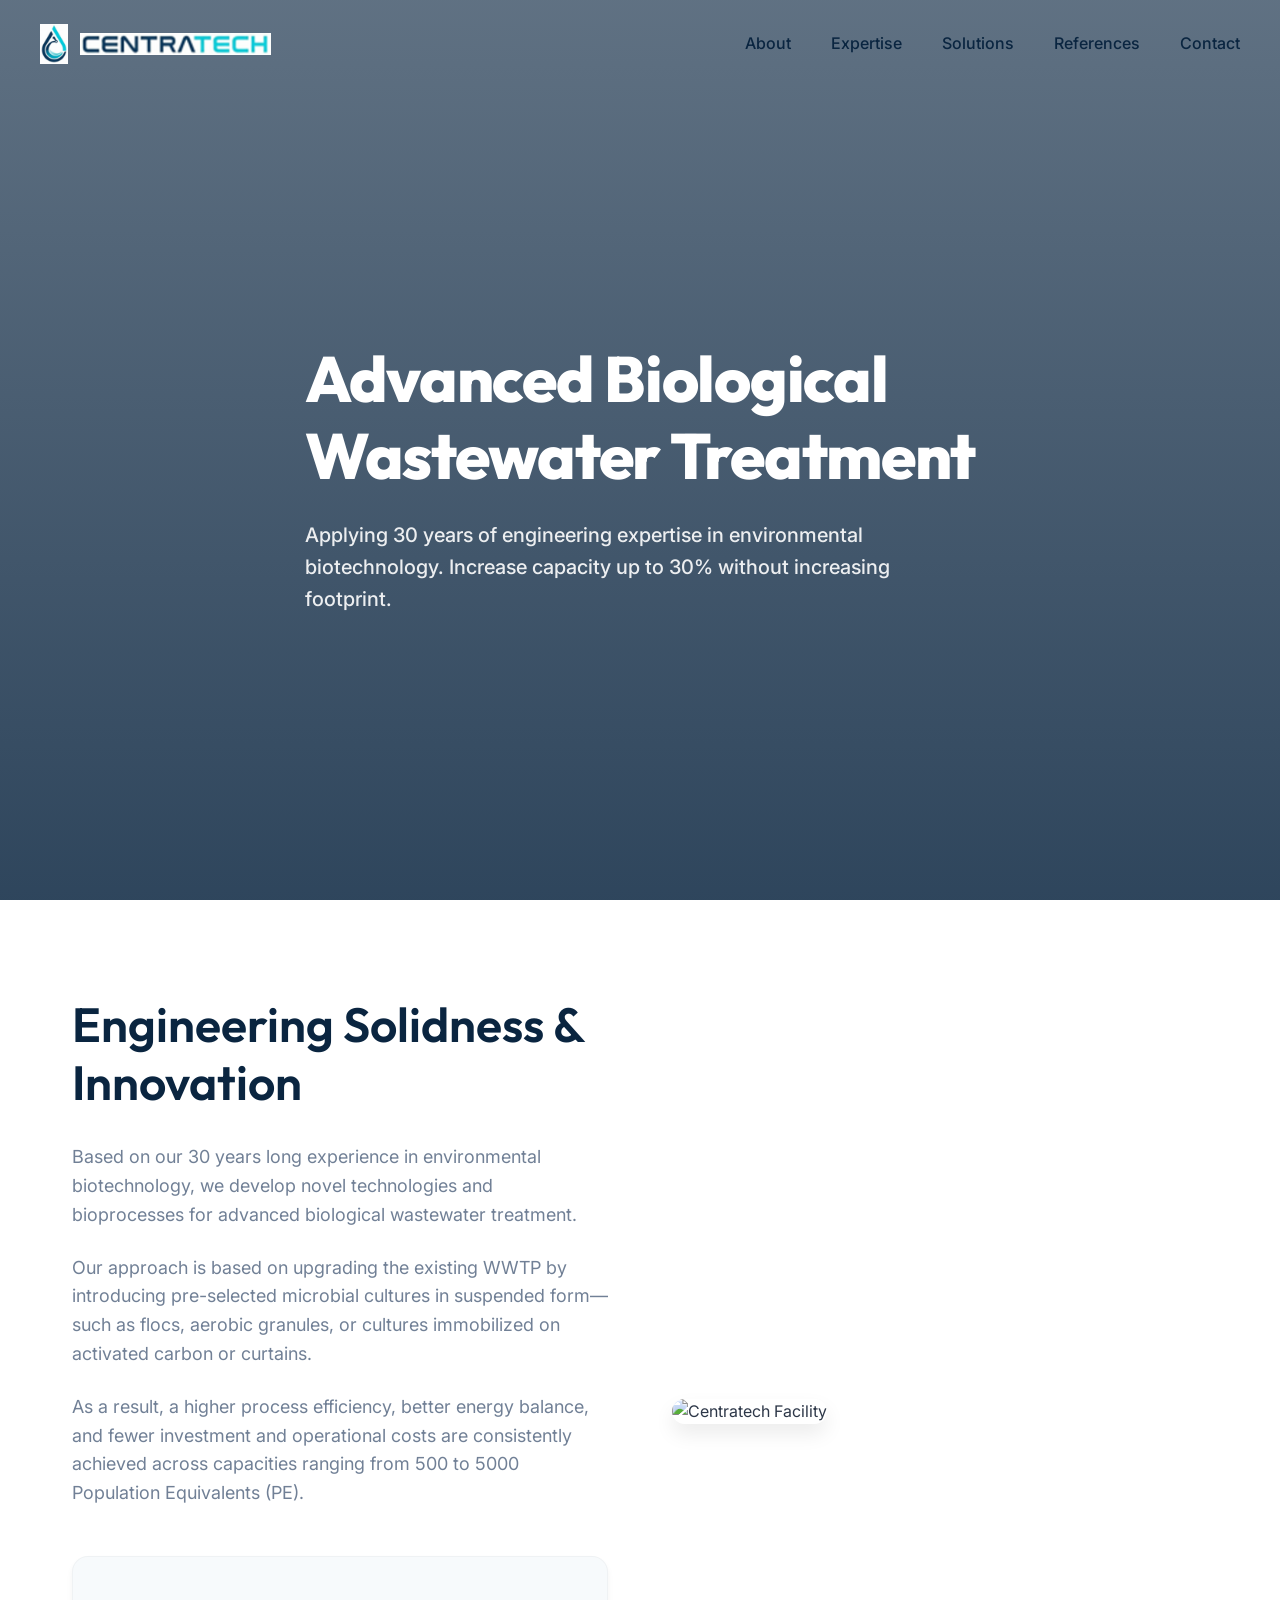
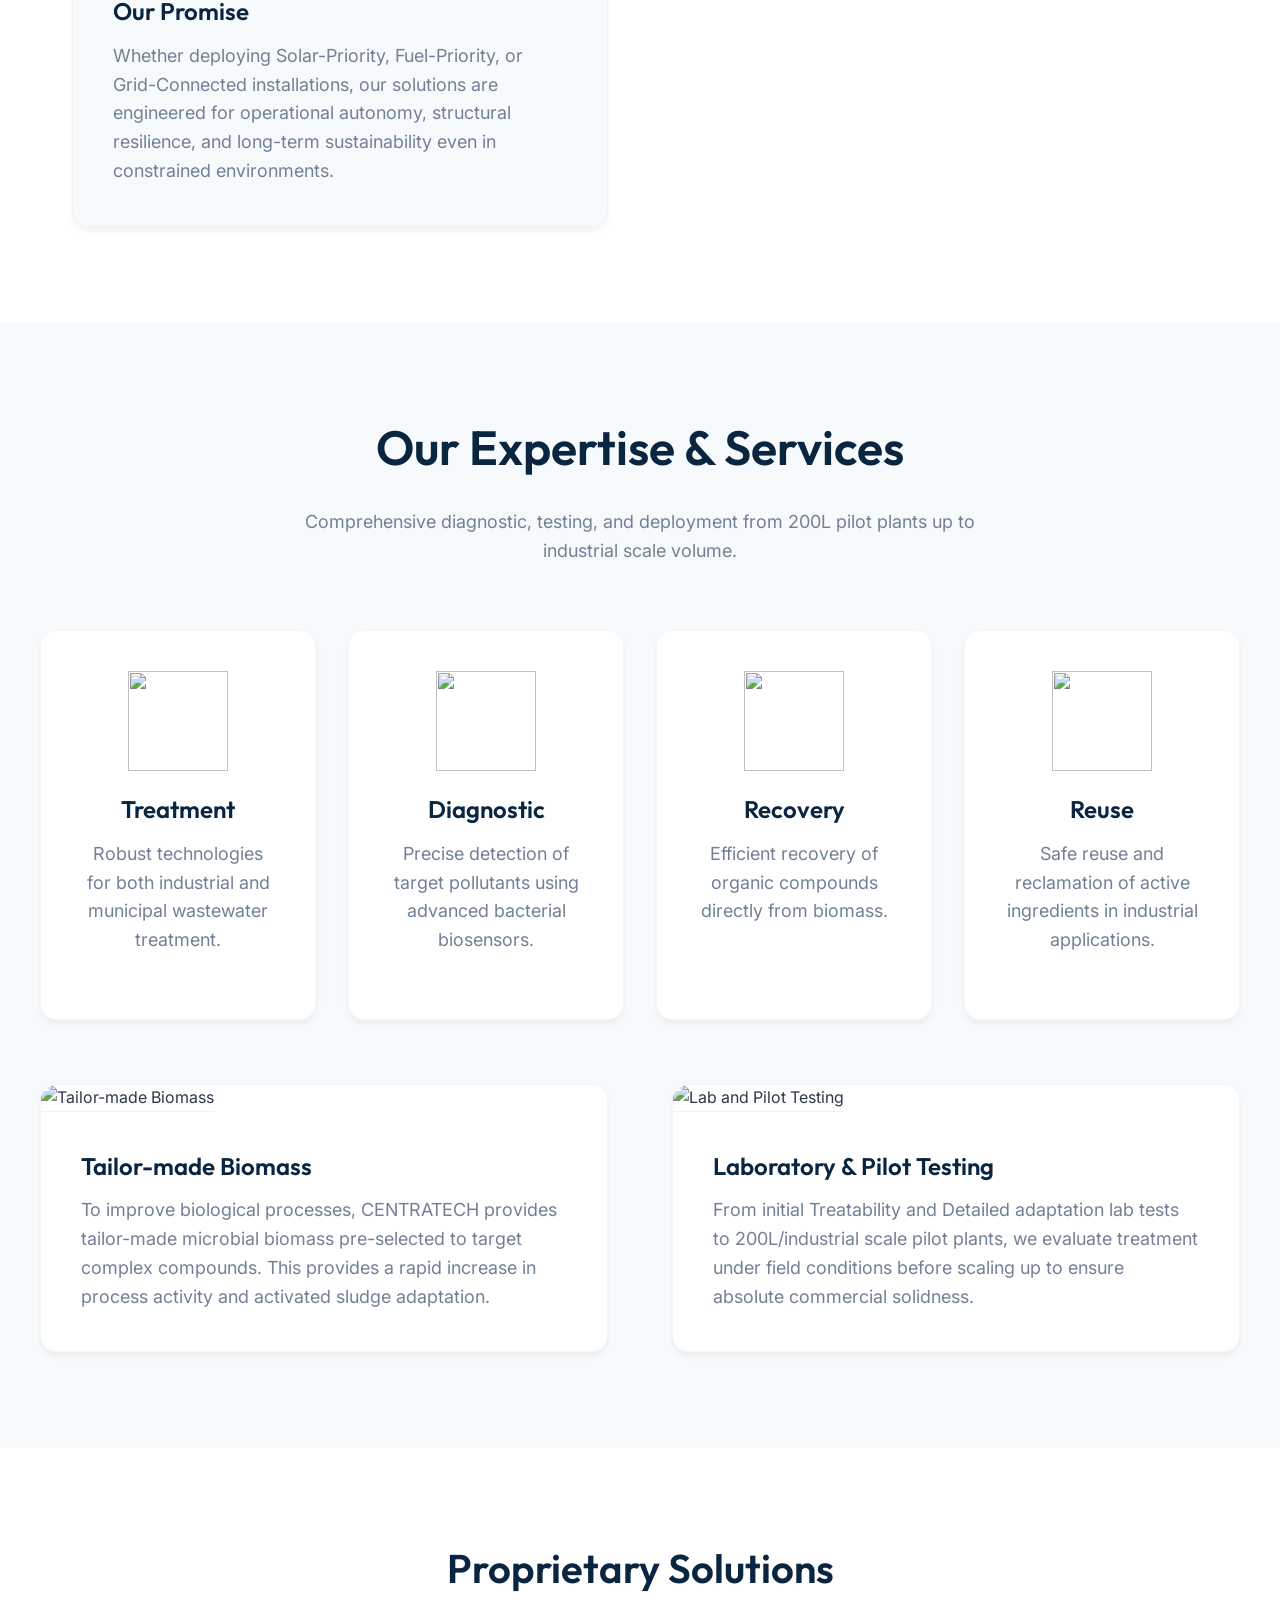
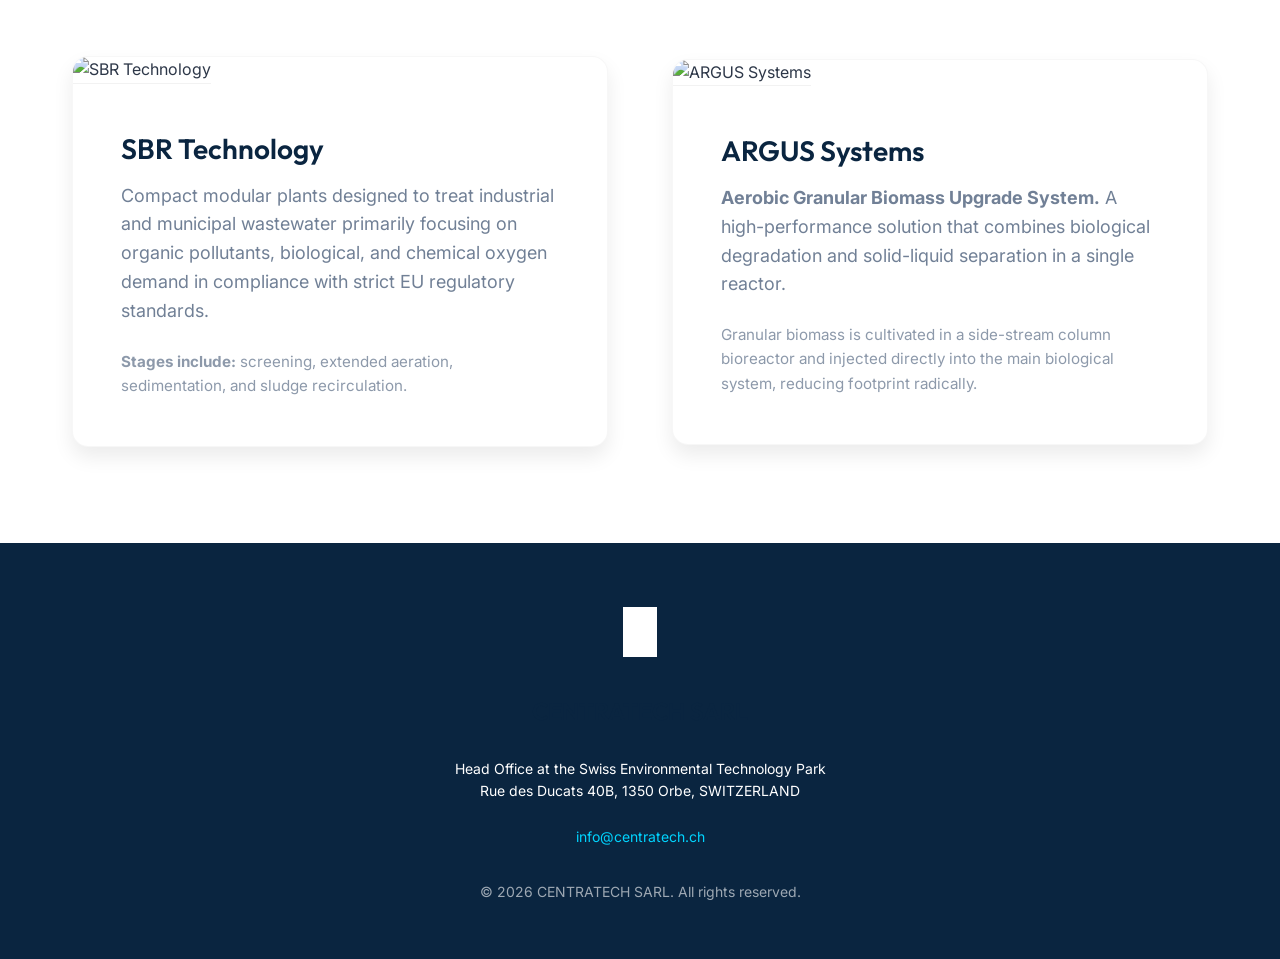
==== commit 85e745d6: "added name" ====
--- a/index.html
+++ b/index.html
@@ -14,6 +14,7 @@
         <div class="nav-container">
             <a href="index.html" class="nav-logo">
                 <img src="assets/logo1.png" alt="Centratech Logo" onerror="this.src=''; this.alt='CENTRATECH';">
+                <img src="assets/name.png" alt="Centratech" class="brand-name" onerror="this.style.display='none';">
             </a>
             <ul class="nav-links">
                 <li><a href="#about">About</a></li>
--- a/styles.css
+++ b/styles.css
@@ -100,10 +100,21 @@
   align-items: center;
 }
 
+.nav-logo {
+  display: flex;
+  align-items: center;
+  gap: 0.75rem;
+  text-decoration: none;
+}
+
 .nav-logo img {
   height: 40px;
   width: auto;
   transition: var(--transition-normal);
+}
+
+.nav-logo img.brand-name {
+  height: 22px;
 }
 
 .nav-links {
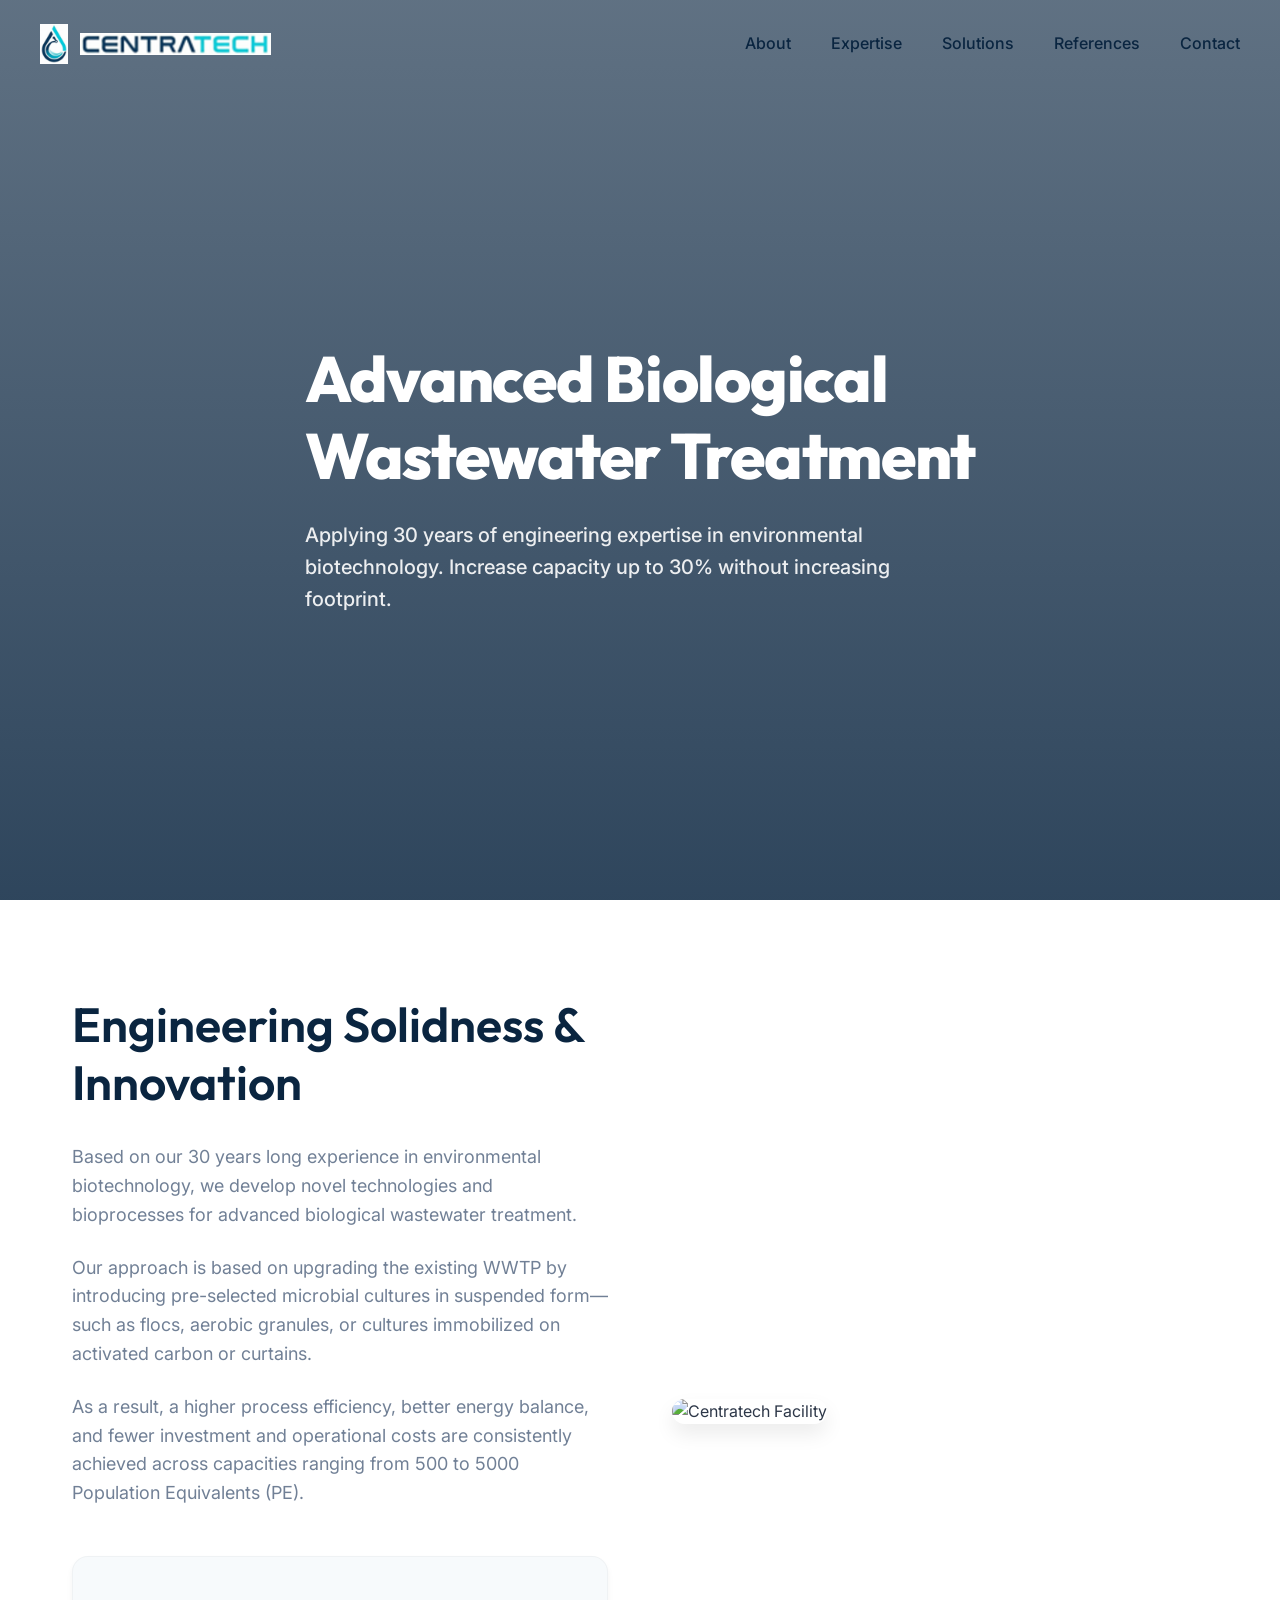
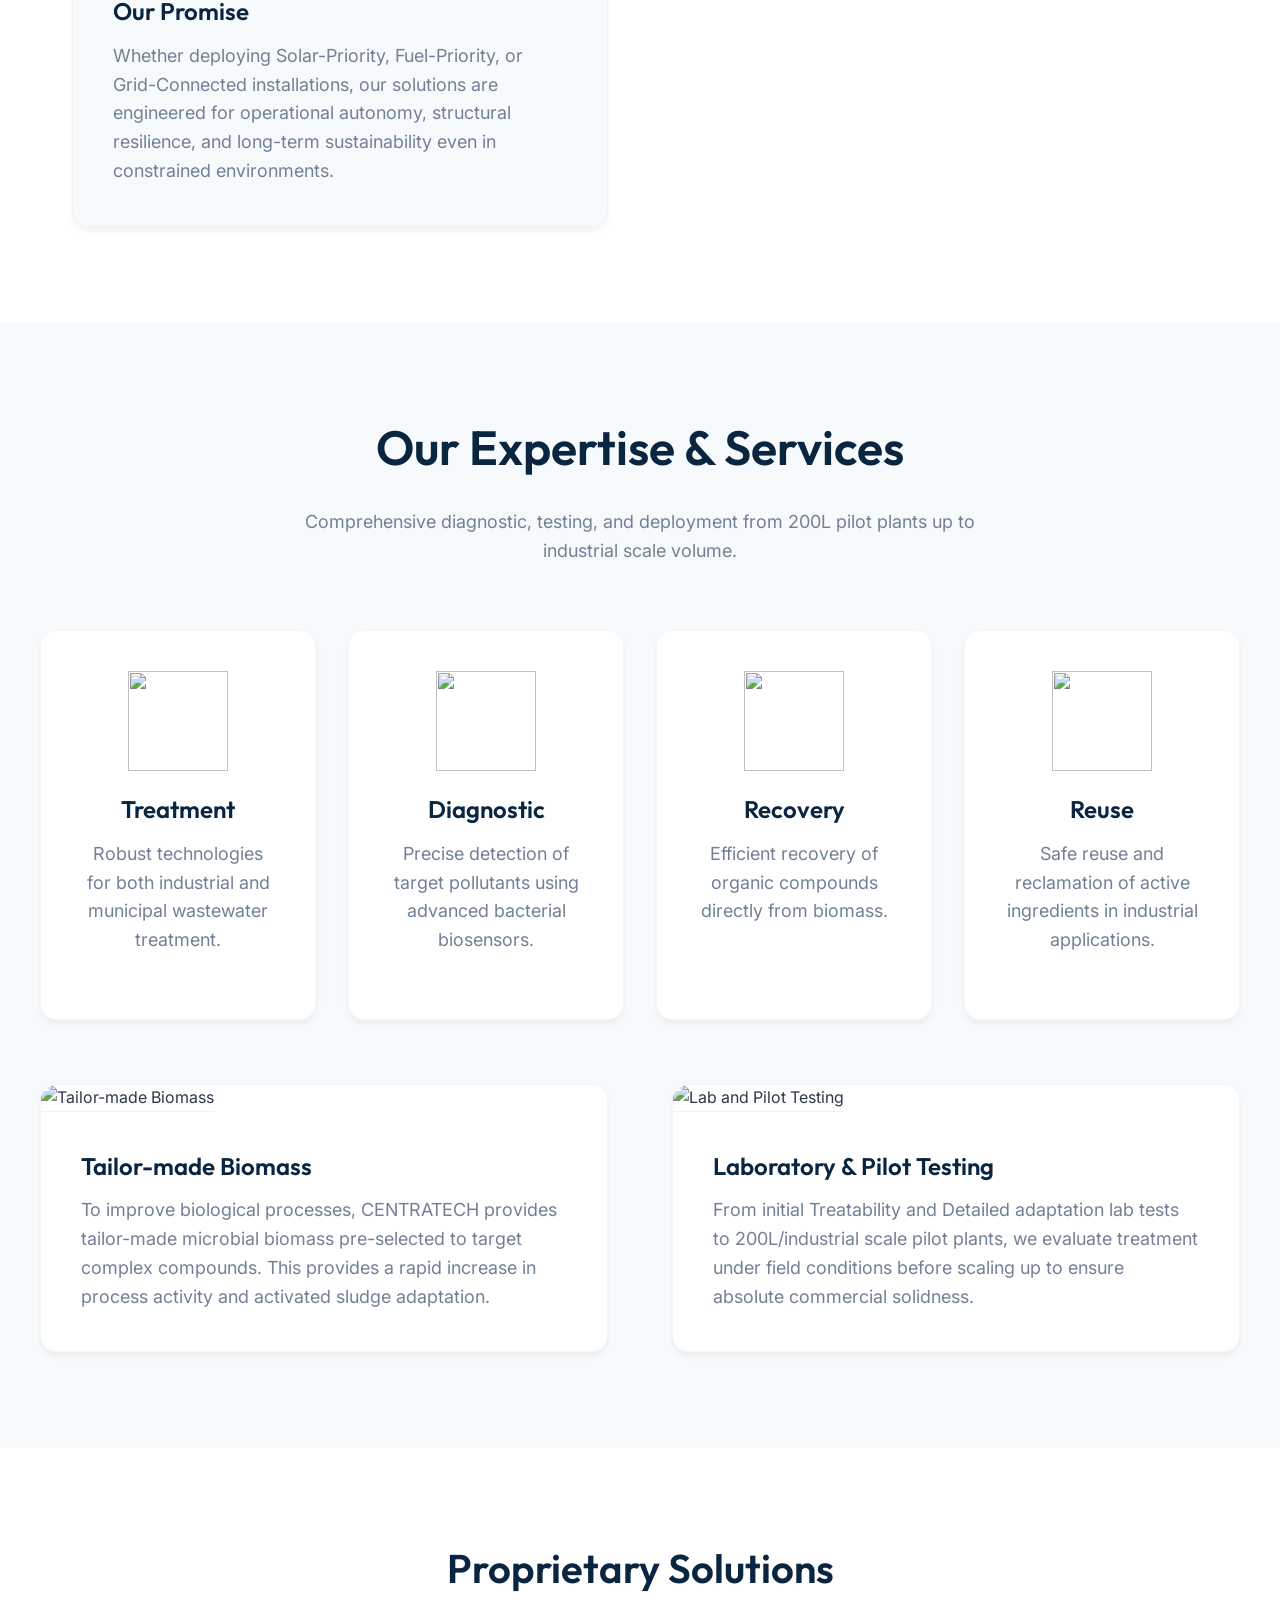
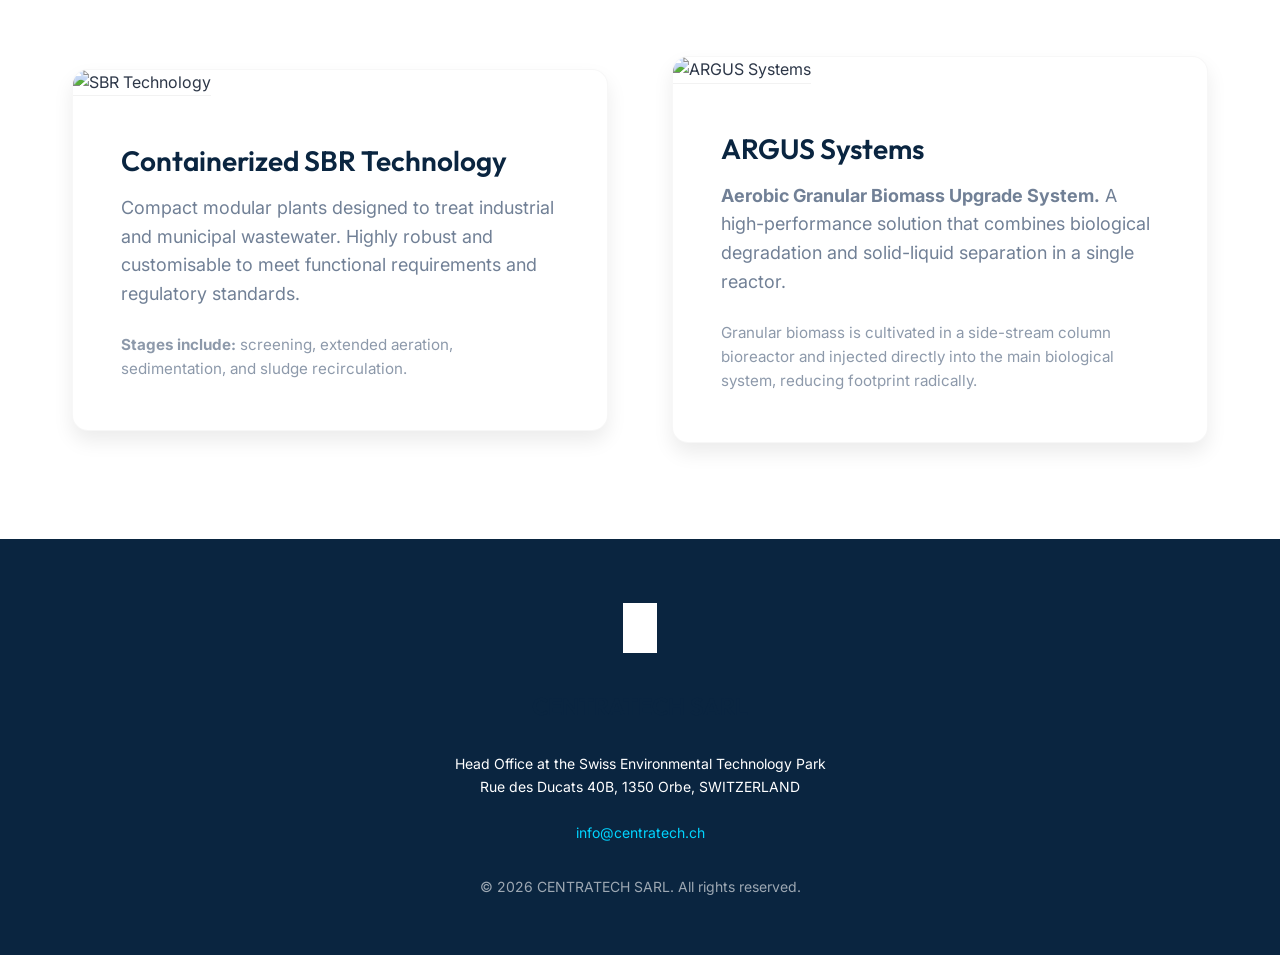
==== commit 9a793930: "description containers" ====
--- a/index.html
+++ b/index.html
@@ -1,13 +1,16 @@
 <!DOCTYPE html>
 <html lang="en">
+
 <head>
     <meta charset="UTF-8">
     <meta name="viewport" content="width=device-width, initial-scale=1.0">
     <title>CENTRATECH - Advanced Wastewater Treatment</title>
-    <meta name="description" content="Based on our 30 years long experience in environmental biotechnology, we develop novel technologies for advanced biological wastewater treatment.">
+    <meta name="description"
+        content="Based on our 30 years long experience in environmental biotechnology, we develop novel technologies for advanced biological wastewater treatment.">
     <link rel="stylesheet" href="styles.css">
     <link rel="icon" type="image/png" href="assets/logo1.png">
 </head>
+
 <body>
 
     <nav class="navbar">
@@ -29,7 +32,8 @@
     <header class="hero" id="home">
         <div class="container hero-content animate-on-scroll">
             <h1 style="color: white;">Advanced Biological<br>Wastewater Treatment</h1>
-            <p class="subtitle" style="color: rgba(255,255,255,0.9);">Applying 30 years of engineering expertise in environmental biotechnology. Increase capacity up to 30% without increasing footprint.</p>
+            <p class="subtitle" style="color: rgba(255,255,255,0.9);">Applying 30 years of engineering expertise in
+                environmental biotechnology. Increase capacity up to 30% without increasing footprint.</p>
         </div>
     </header>
 
@@ -37,17 +41,25 @@
         <div class="grid-2">
             <div>
                 <h2>Engineering Solidness & Innovation</h2>
-                <p>Based on our 30 years long experience in environmental biotechnology, we develop novel technologies and bioprocesses for advanced biological wastewater treatment.</p>
-                <p>Our approach is based on upgrading the existing WWTP by introducing pre-selected microbial cultures in suspended form—such as flocs, aerobic granules, or cultures immobilized on activated carbon or curtains.</p>
-                <p>As a result, a higher process efficiency, better energy balance, and fewer investment and operational costs are consistently achieved across capacities ranging from 500 to 5000 Population Equivalents (PE).</p>
-                
+                <p>Based on our 30 years long experience in environmental biotechnology, we develop novel technologies
+                    and bioprocesses for advanced biological wastewater treatment.</p>
+                <p>Our approach is based on upgrading the existing WWTP by introducing pre-selected microbial cultures
+                    in suspended form—such as flocs, aerobic granules, or cultures immobilized on activated carbon or
+                    curtains.</p>
+                <p>As a result, a higher process efficiency, better energy balance, and fewer investment and operational
+                    costs are consistently achieved across capacities ranging from 500 to 5000 Population Equivalents
+                    (PE).</p>
+
                 <div class="card bg-surface" style="margin-top: 3rem;">
                     <h3>Our Promise</h3>
-                    <p style="margin-bottom: 0;">Whether deploying Solar-Priority, Fuel-Priority, or Grid-Connected installations, our solutions are engineered for operational autonomy, structural resilience, and long-term sustainability even in constrained environments.</p>
+                    <p style="margin-bottom: 0;">Whether deploying Solar-Priority, Fuel-Priority, or Grid-Connected
+                        installations, our solutions are engineered for operational autonomy, structural resilience, and
+                        long-term sustainability even in constrained environments.</p>
                 </div>
             </div>
             <div>
-                <img src="https://static.wixstatic.com/media/e3cb7b_e16807c0950c4e6d87d0907705981f04.jpg" alt="Centratech Facility" style="width: 100%; border-radius: 1rem; box-shadow: var(--shadow-md);">
+                <img src="https://static.wixstatic.com/media/e3cb7b_e16807c0950c4e6d87d0907705981f04.jpg"
+                    alt="Centratech Facility" style="width: 100%; border-radius: 1rem; box-shadow: var(--shadow-md);">
             </div>
         </div>
     </section>
@@ -56,27 +68,32 @@
         <div class="container animate-on-scroll">
             <div class="text-center" style="max-width: 700px; margin: 0 auto 4rem auto;">
                 <h2>Our Expertise & Services</h2>
-                <p>Comprehensive diagnostic, testing, and deployment from 200L pilot plants up to industrial scale volume.</p>
+                <p>Comprehensive diagnostic, testing, and deployment from 200L pilot plants up to industrial scale
+                    volume.</p>
             </div>
-            
+
             <div class="grid-4">
                 <div class="card text-center">
-                    <img src="https://static.wixstatic.com/media/e3cb7b_d992a353a1714bf5b1281b22b9a26eb8~mv2.png" style="width: 100px; height: 100px; object-fit: contain; margin: 0 auto 1.5rem auto; display: block;">
+                    <img src="https://static.wixstatic.com/media/e3cb7b_d992a353a1714bf5b1281b22b9a26eb8~mv2.png"
+                        style="width: 100px; height: 100px; object-fit: contain; margin: 0 auto 1.5rem auto; display: block;">
                     <h3>Treatment</h3>
                     <p>Robust technologies for both industrial and municipal wastewater treatment.</p>
                 </div>
                 <div class="card text-center">
-                    <img src="https://static.wixstatic.com/media/e3cb7b_a77c3c6fd7344e8e998ab53faac8feb7~mv2.png" style="width: 100px; height: 100px; object-fit: contain; margin: 0 auto 1.5rem auto; display: block;">
+                    <img src="https://static.wixstatic.com/media/e3cb7b_a77c3c6fd7344e8e998ab53faac8feb7~mv2.png"
+                        style="width: 100px; height: 100px; object-fit: contain; margin: 0 auto 1.5rem auto; display: block;">
                     <h3>Diagnostic</h3>
                     <p>Precise detection of target pollutants using advanced bacterial biosensors.</p>
                 </div>
                 <div class="card text-center">
-                    <img src="https://static.wixstatic.com/media/e3cb7b_0dafeb7cf52343f19ae0e4bcc44d235c~mv2.png" style="width: 100px; height: 100px; object-fit: contain; margin: 0 auto 1.5rem auto; display: block;">
+                    <img src="https://static.wixstatic.com/media/e3cb7b_0dafeb7cf52343f19ae0e4bcc44d235c~mv2.png"
+                        style="width: 100px; height: 100px; object-fit: contain; margin: 0 auto 1.5rem auto; display: block;">
                     <h3>Recovery</h3>
                     <p>Efficient recovery of organic compounds directly from biomass.</p>
                 </div>
                 <div class="card text-center">
-                    <img src="https://static.wixstatic.com/media/e3cb7b_85c041757a504d7da1db1d63d2223a48~mv2.png" style="width: 100px; height: 100px; object-fit: contain; margin: 0 auto 1.5rem auto; display: block;">
+                    <img src="https://static.wixstatic.com/media/e3cb7b_85c041757a504d7da1db1d63d2223a48~mv2.png"
+                        style="width: 100px; height: 100px; object-fit: contain; margin: 0 auto 1.5rem auto; display: block;">
                     <h3>Reuse</h3>
                     <p>Safe reuse and reclamation of active ingredients in industrial applications.</p>
                 </div>
@@ -84,17 +101,25 @@
 
             <div class="grid-2" style="margin-top: 4rem;">
                 <div class="card" style="padding: 0; overflow: hidden;">
-                    <img src="https://static.wixstatic.com/media/e3cb7b_a189267774ca4da2aeda613baf38df2f.png" alt="Tailor-made Biomass" style="width: 100%; height: 250px; object-fit: cover; border-bottom: 1px solid rgba(0,0,0,0.05);">
+                    <img src="https://static.wixstatic.com/media/e3cb7b_a189267774ca4da2aeda613baf38df2f.png"
+                        alt="Tailor-made Biomass"
+                        style="width: 100%; height: 250px; object-fit: cover; border-bottom: 1px solid rgba(0,0,0,0.05);">
                     <div style="padding: 2.5rem;">
                         <h3>Tailor-made Biomass</h3>
-                        <p style="margin-bottom: 0;">To improve biological processes, CENTRATECH provides tailor-made microbial biomass pre-selected to target complex compounds. This provides a rapid increase in process activity and activated sludge adaptation.</p>
+                        <p style="margin-bottom: 0;">To improve biological processes, CENTRATECH provides tailor-made
+                            microbial biomass pre-selected to target complex compounds. This provides a rapid increase
+                            in process activity and activated sludge adaptation.</p>
                     </div>
                 </div>
                 <div class="card" style="padding: 0; overflow: hidden;">
-                    <img src="https://static.wixstatic.com/media/e3cb7b_cd2bd25bb6cb44719cf9b47fddd75bc8.png" alt="Lab and Pilot Testing" style="width: 100%; height: 250px; object-fit: cover; border-bottom: 1px solid rgba(0,0,0,0.05);">
+                    <img src="https://static.wixstatic.com/media/e3cb7b_cd2bd25bb6cb44719cf9b47fddd75bc8.png"
+                        alt="Lab and Pilot Testing"
+                        style="width: 100%; height: 250px; object-fit: cover; border-bottom: 1px solid rgba(0,0,0,0.05);">
                     <div style="padding: 2.5rem;">
                         <h3>Laboratory & Pilot Testing</h3>
-                        <p style="margin-bottom: 0;">From initial Treatability and Detailed adaptation lab tests to 200L/industrial scale pilot plants, we evaluate treatment under field conditions before scaling up to ensure absolute commercial solidness.</p>
+                        <p style="margin-bottom: 0;">From initial Treatability and Detailed adaptation lab tests to
+                            200L/industrial scale pilot plants, we evaluate treatment under field conditions before
+                            scaling up to ensure absolute commercial solidness.</p>
                     </div>
                 </div>
             </div>
@@ -103,24 +128,36 @@
 
     <section id="solutions" class="container animate-on-scroll">
         <h2 class="text-center" style="margin-bottom: 4rem; font-size: 2.5rem;">Proprietary Solutions</h2>
-        
+
         <div class="solutions-wrapper">
             <div class="grid-2">
-                <div class="card" style="padding: 0; overflow: hidden; background: var(--color-bg); box-shadow: var(--shadow-md);">
-                    <img src="https://static.wixstatic.com/media/341f7c_8cc2b14236604ebe988bc82b7b58b589~mv2.png" alt="SBR Technology" style="width: 100%; height: 350px; object-fit: cover; border-bottom: 1px solid rgba(0,0,0,0.05);">
+                <div class="card"
+                    style="padding: 0; overflow: hidden; background: var(--color-bg); box-shadow: var(--shadow-md);">
+                    <img src="https://static.wixstatic.com/media/341f7c_8cc2b14236604ebe988bc82b7b58b589~mv2.png"
+                        alt="SBR Technology"
+                        style="width: 100%; height: 350px; object-fit: cover; border-bottom: 1px solid rgba(0,0,0,0.05);">
                     <div style="padding: 3rem;">
-                        <h3 style="color: var(--color-primary); font-size: 1.75rem;">SBR Technology</h3>
-                        <p>Compact modular plants designed to treat industrial and municipal wastewater primarily focusing on organic pollutants, biological, and chemical oxygen demand in compliance with strict EU regulatory standards.</p>
-                        <p style="margin-top: 1rem; opacity: 0.8; font-size: 0.95rem; margin-bottom: 0;"><strong>Stages include:</strong> screening, extended aeration, sedimentation, and sludge recirculation.</p>
+                        <h3 style="color: var(--color-primary); font-size: 1.75rem;">Containerized SBR Technology</h3>
+                        <p>Compact modular plants designed to treat industrial and municipal wastewater. Highly robust
+                            and customisable to meet functional requirements and regulatory standards.</p>
+                        <p style="margin-top: 1rem; opacity: 0.8; font-size: 0.95rem; margin-bottom: 0;"><strong>Stages
+                                include:</strong> screening, extended aeration, sedimentation, and sludge recirculation.
+                        </p>
                     </div>
                 </div>
-                
-                <div class="card" style="padding: 0; overflow: hidden; background: var(--color-bg); box-shadow: var(--shadow-md);">
-                    <img src="https://static.wixstatic.com/media/341f7c_5a167cc4908b40e68f61f745fea0fd4c~mv2.jpg" alt="ARGUS Systems" style="width: 100%; height: 350px; object-fit: cover; border-bottom: 1px solid rgba(0,0,0,0.05);">
+
+                <div class="card"
+                    style="padding: 0; overflow: hidden; background: var(--color-bg); box-shadow: var(--shadow-md);">
+                    <img src="https://static.wixstatic.com/media/341f7c_5a167cc4908b40e68f61f745fea0fd4c~mv2.jpg"
+                        alt="ARGUS Systems"
+                        style="width: 100%; height: 350px; object-fit: cover; border-bottom: 1px solid rgba(0,0,0,0.05);">
                     <div style="padding: 3rem;">
                         <h3 style="color: var(--color-primary); font-size: 1.75rem;">ARGUS Systems</h3>
-                        <p><strong>Aerobic Granular Biomass Upgrade System.</strong> A high-performance solution that combines biological degradation and solid-liquid separation in a single reactor.</p>
-                        <p style="margin-top: 1rem; opacity: 0.8; font-size: 0.95rem; margin-bottom: 0;">Granular biomass is cultivated in a side-stream column bioreactor and injected directly into the main biological system, reducing footprint radically.</p>
+                        <p><strong>Aerobic Granular Biomass Upgrade System.</strong> A high-performance solution that
+                            combines biological degradation and solid-liquid separation in a single reactor.</p>
+                        <p style="margin-top: 1rem; opacity: 0.8; font-size: 0.95rem; margin-bottom: 0;">Granular
+                            biomass is cultivated in a side-stream column bioreactor and injected directly into the main
+                            biological system, reducing footprint radically.</p>
                     </div>
                 </div>
             </div>
@@ -129,14 +166,18 @@
 
     <footer id="contact">
         <div class="container">
-            <img src="assets/logo1.png" alt="Centratech" height="50" style="margin-bottom: 2rem; filter: brightness(0) invert(1);" onerror="this.style.display='none'">
+            <img src="assets/logo1.png" alt="Centratech" height="50"
+                style="margin-bottom: 2rem; filter: brightness(0) invert(1);" onerror="this.style.display='none'">
             <h3>CENTRATECH SARL</h3>
-            <p style="color: white;">Head Office at the Swiss Environmental Technology Park<br>Rue des Ducats 40B, 1350 Orbe, SWITZERLAND</p>
-            <p style="color: white; margin-top: 1rem;"><a href="mailto:info@centratech.ch" style="color: var(--color-secondary); text-decoration: none;">info@centratech.ch</a></p>
+            <p style="color: white;">Head Office at the Swiss Environmental Technology Park<br>Rue des Ducats 40B, 1350
+                Orbe, SWITZERLAND</p>
+            <p style="color: white; margin-top: 1rem;"><a href="mailto:info@centratech.ch"
+                    style="color: var(--color-secondary); text-decoration: none;">info@centratech.ch</a></p>
             <p>&copy; 2026 CENTRATECH SARL. All rights reserved.</p>
         </div>
     </footer>
 
     <script src="scripts.js"></script>
 </body>
-</html>
+
+</html>
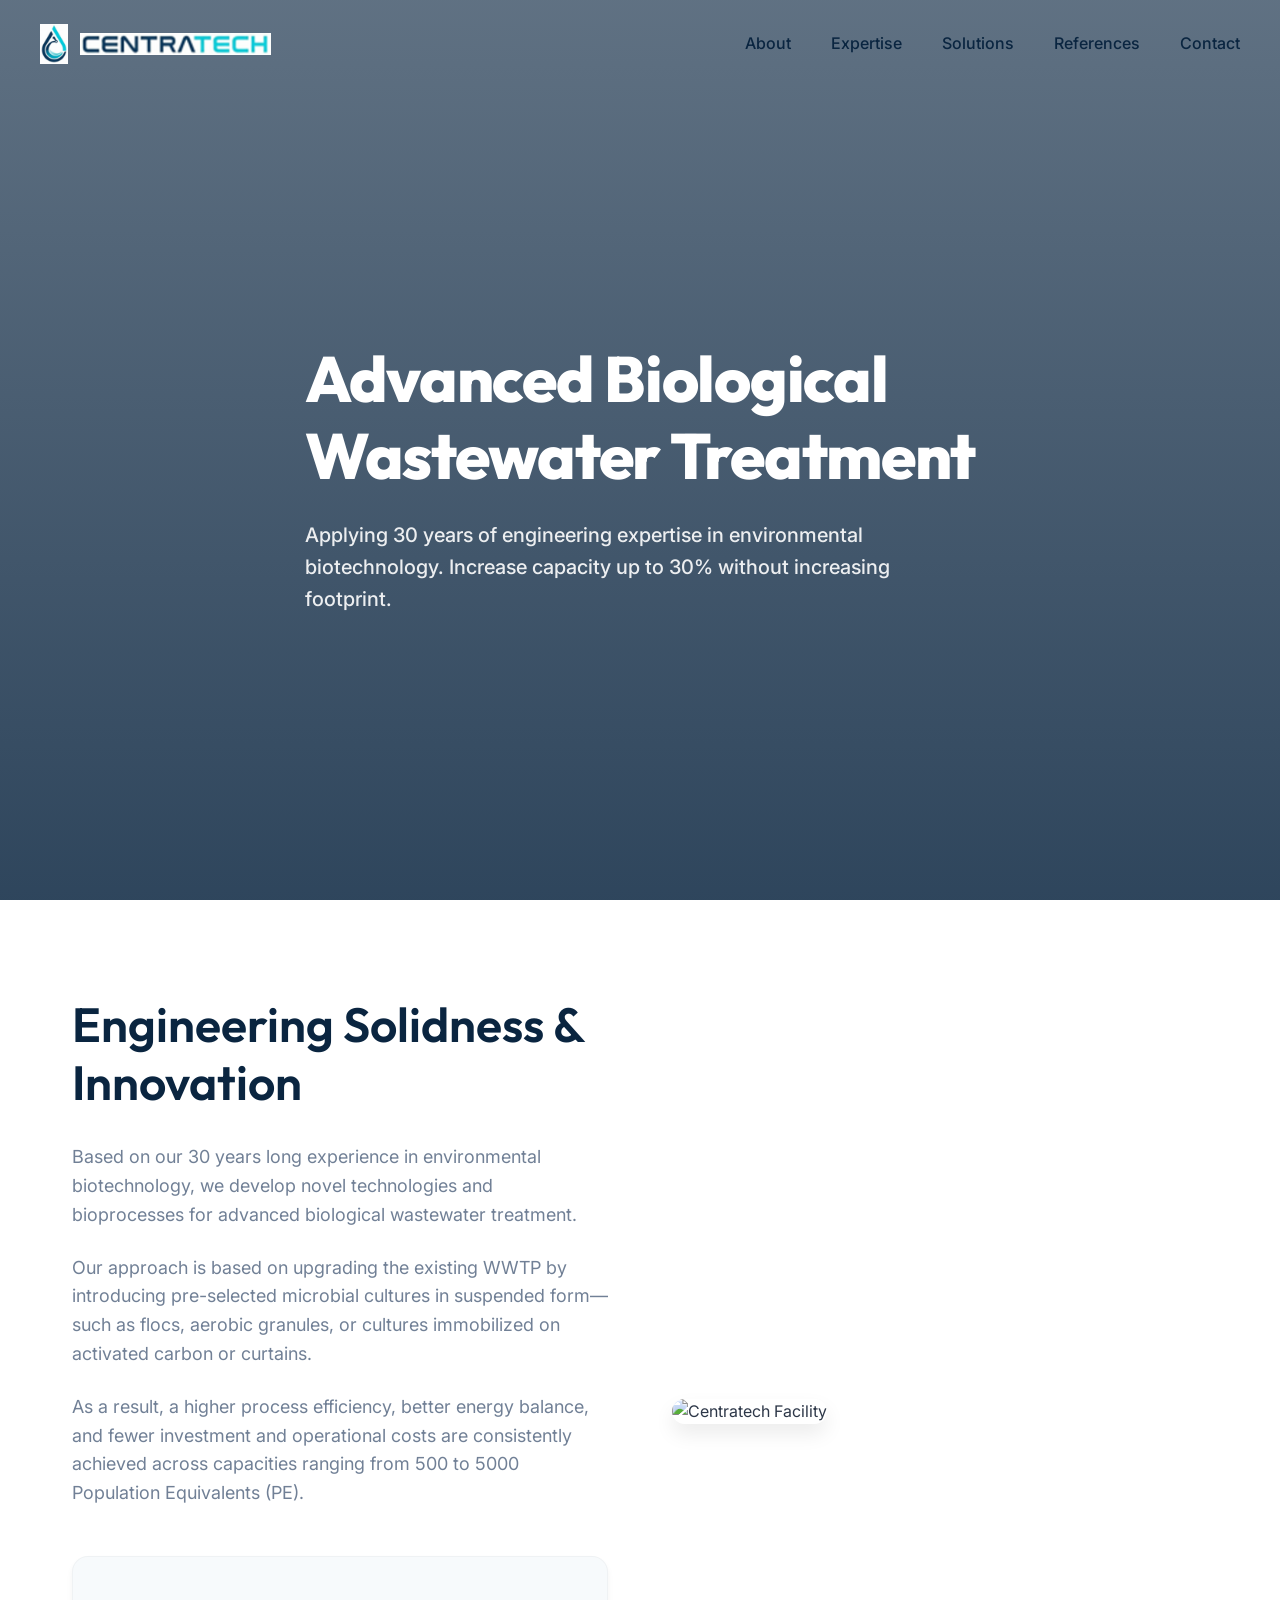
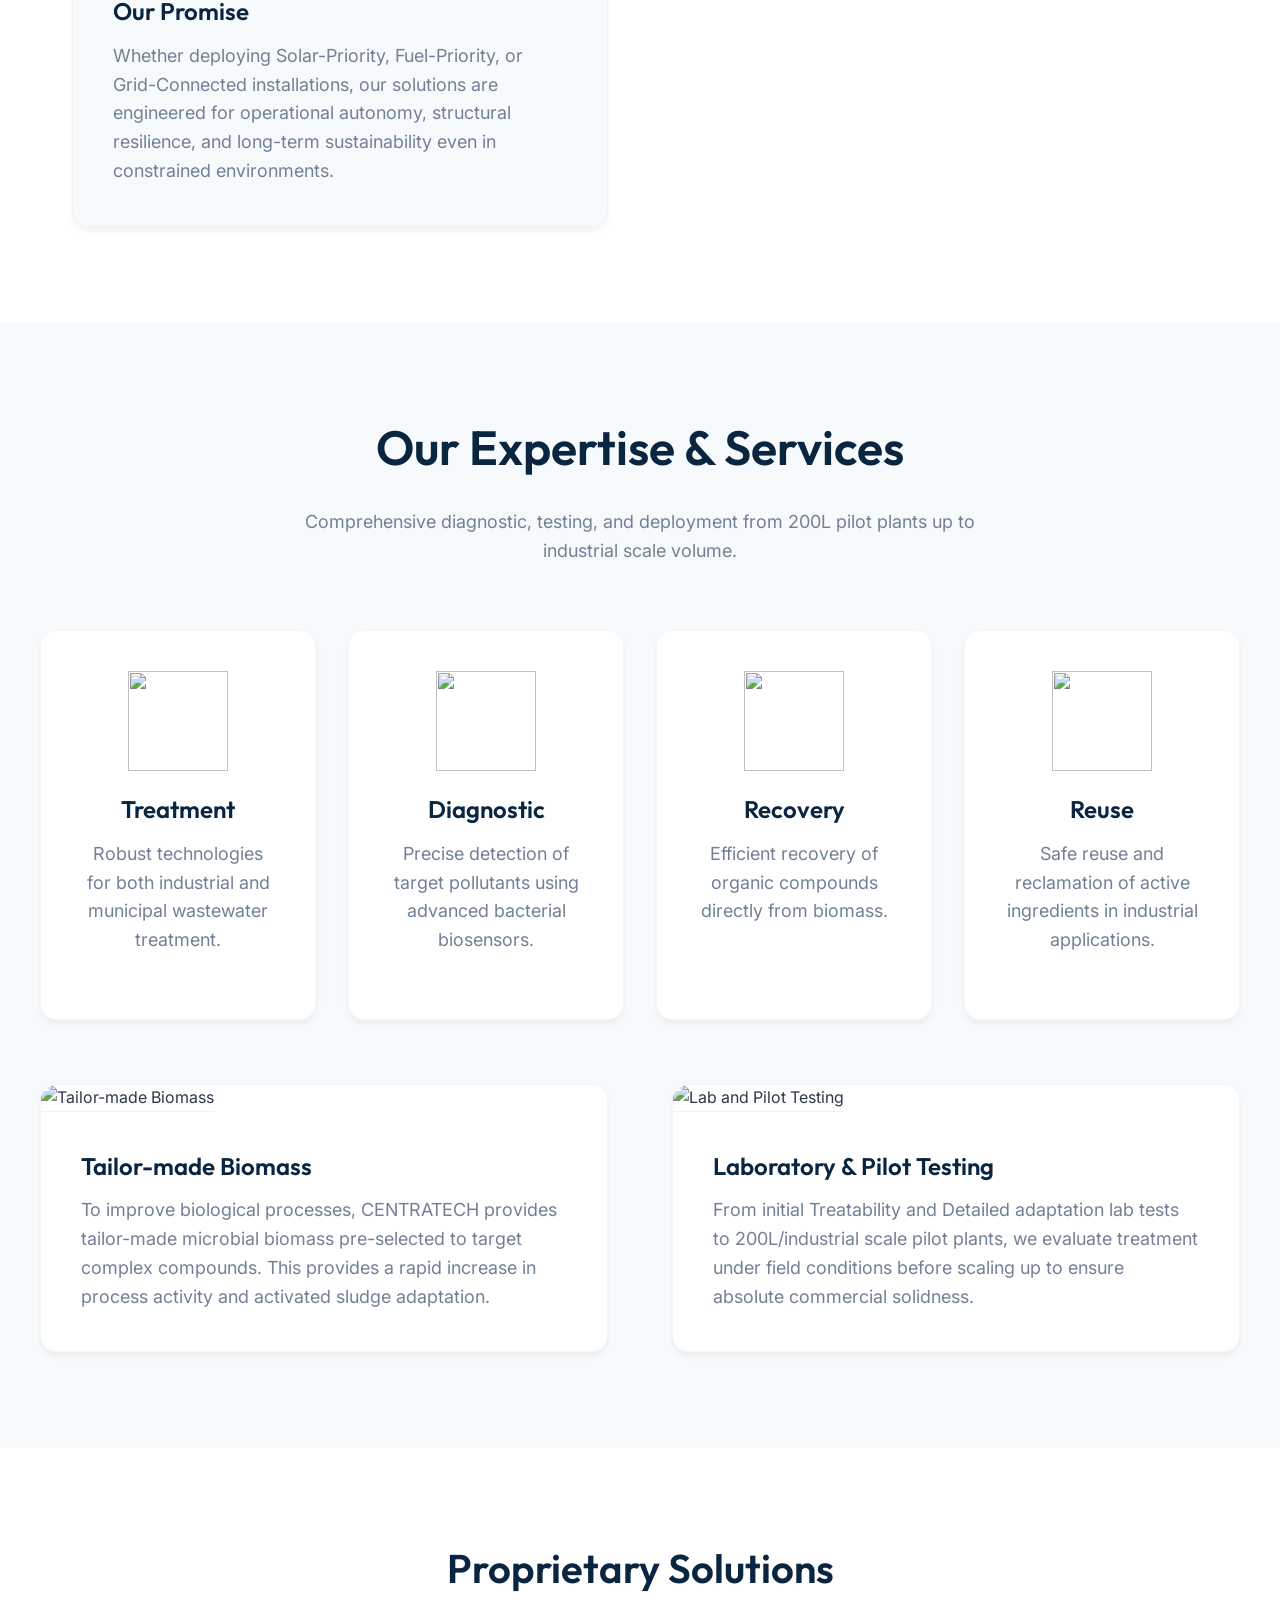
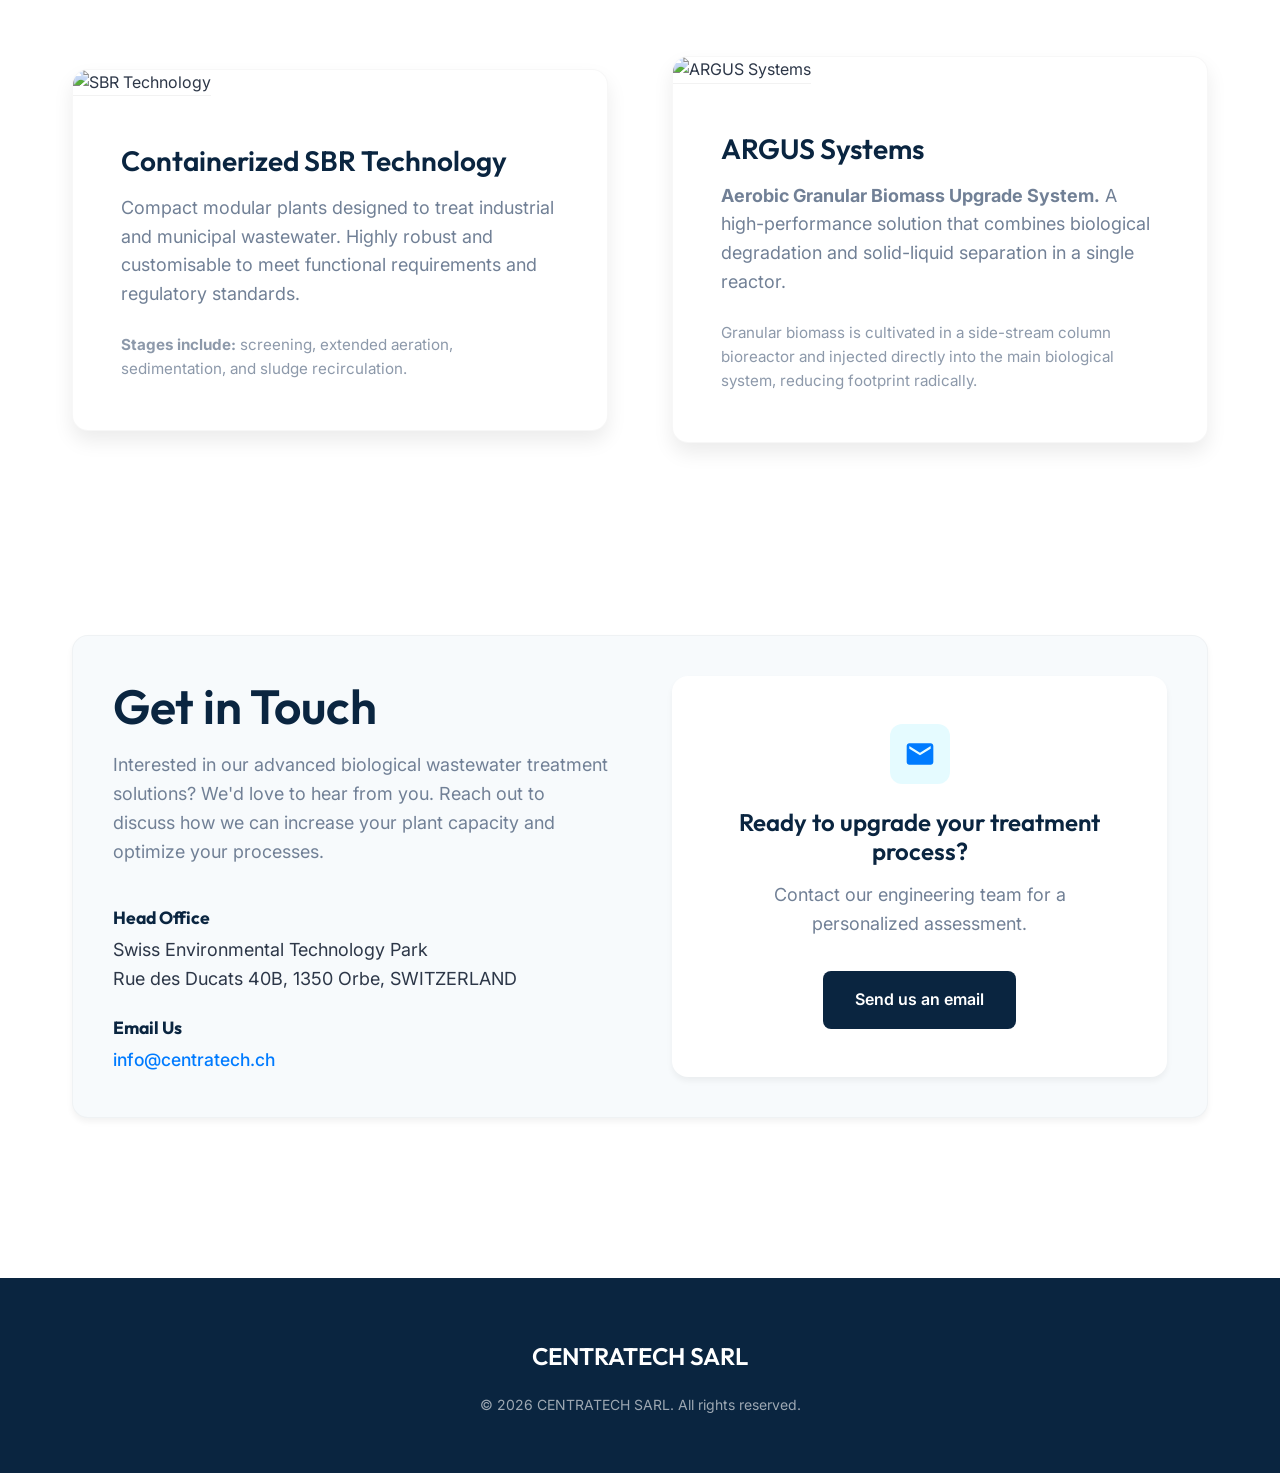
==== commit d799c9a3: "new contact section" ====
--- a/index.html
+++ b/index.html
@@ -164,16 +164,36 @@
         </div>
     </section>
 
-    <footer id="contact">
-        <div class="container">
-            <img src="assets/logo1.png" alt="Centratech" height="50"
-                style="margin-bottom: 2rem; filter: brightness(0) invert(1);" onerror="this.style.display='none'">
-            <h3>CENTRATECH SARL</h3>
-            <p style="color: white;">Head Office at the Swiss Environmental Technology Park<br>Rue des Ducats 40B, 1350
-                Orbe, SWITZERLAND</p>
-            <p style="color: white; margin-top: 1rem;"><a href="mailto:info@centratech.ch"
-                    style="color: var(--color-secondary); text-decoration: none;">info@centratech.ch</a></p>
-            <p>&copy; 2026 CENTRATECH SARL. All rights reserved.</p>
+    <section id="contact" class="container animate-on-scroll" style="margin-bottom: 4rem;">
+        <div class="card bg-surface">
+            <div class="grid-2">
+                <div>
+                    <h2 style="margin-bottom: 1rem;">Get in Touch</h2>
+                    <p>Interested in our advanced biological wastewater treatment solutions? We'd love to hear from you. Reach out to discuss how we can increase your plant capacity and optimize your processes.</p>
+                    <div style="margin-top: 2.5rem;">
+                        <h4 style="color: var(--color-primary); margin-bottom: 0.5rem; font-size: 1.1rem;">Head Office</h4>
+                        <p style="color: var(--color-text-main); margin-bottom: 1.5rem;">Swiss Environmental Technology Park<br>Rue des Ducats 40B, 1350 Orbe, SWITZERLAND</p>
+                        
+                        <h4 style="color: var(--color-primary); margin-bottom: 0.5rem; font-size: 1.1rem;">Email Us</h4>
+                        <a href="mailto:info@centratech.ch" style="color: var(--color-accent); font-weight: 500; font-size: 1.1rem; text-decoration: none;">info@centratech.ch</a>
+                    </div>
+                </div>
+                <div style="background: var(--color-bg); padding: 3rem; border-radius: 1rem; box-shadow: var(--shadow-sm); display: flex; flex-direction: column; justify-content: center; align-items: center; text-align: center;">
+                    <div class="icon-wrapper" style="margin-bottom: 1.5rem;">
+                        <svg fill="currentColor" viewBox="0 0 24 24"><path d="M20 4H4c-1.1 0-1.99.9-1.99 2L2 18c0 1.1.9 2 2 2h16c1.1 0 2-.9 2-2V6c0-1.1-.9-2-2-2zm0 4l-8 5-8-5V6l8 5 8-5v2z"/></svg>
+                    </div>
+                    <h3 style="margin-bottom: 1rem;">Ready to upgrade your treatment process?</h3>
+                    <p style="margin-bottom: 2rem;">Contact our engineering team for a personalized assessment.</p>
+                    <a href="mailto:info@centratech.ch" style="display: inline-block; padding: 1rem 2rem; background: var(--color-primary); color: white; text-decoration: none; border-radius: 0.5rem; font-weight: 600; transition: var(--transition-fast);" onmouseover="this.style.transform='translateY(-2px)'; this.style.boxShadow='var(--shadow-md)'" onmouseout="this.style.transform='translateY(0)'; this.style.boxShadow='none'">Send us an email</a>
+                </div>
+            </div>
+        </div>
+    </section>
+
+    <footer>
+        <div class="container text-center">
+            <h3 style="color: white; margin-bottom: 0.5rem;">CENTRATECH SARL</h3>
+            <p style="color: rgba(255,255,255,0.6); margin-top: 1.5rem;">&copy; 2026 CENTRATECH SARL. All rights reserved.</p>
         </div>
     </footer>
 
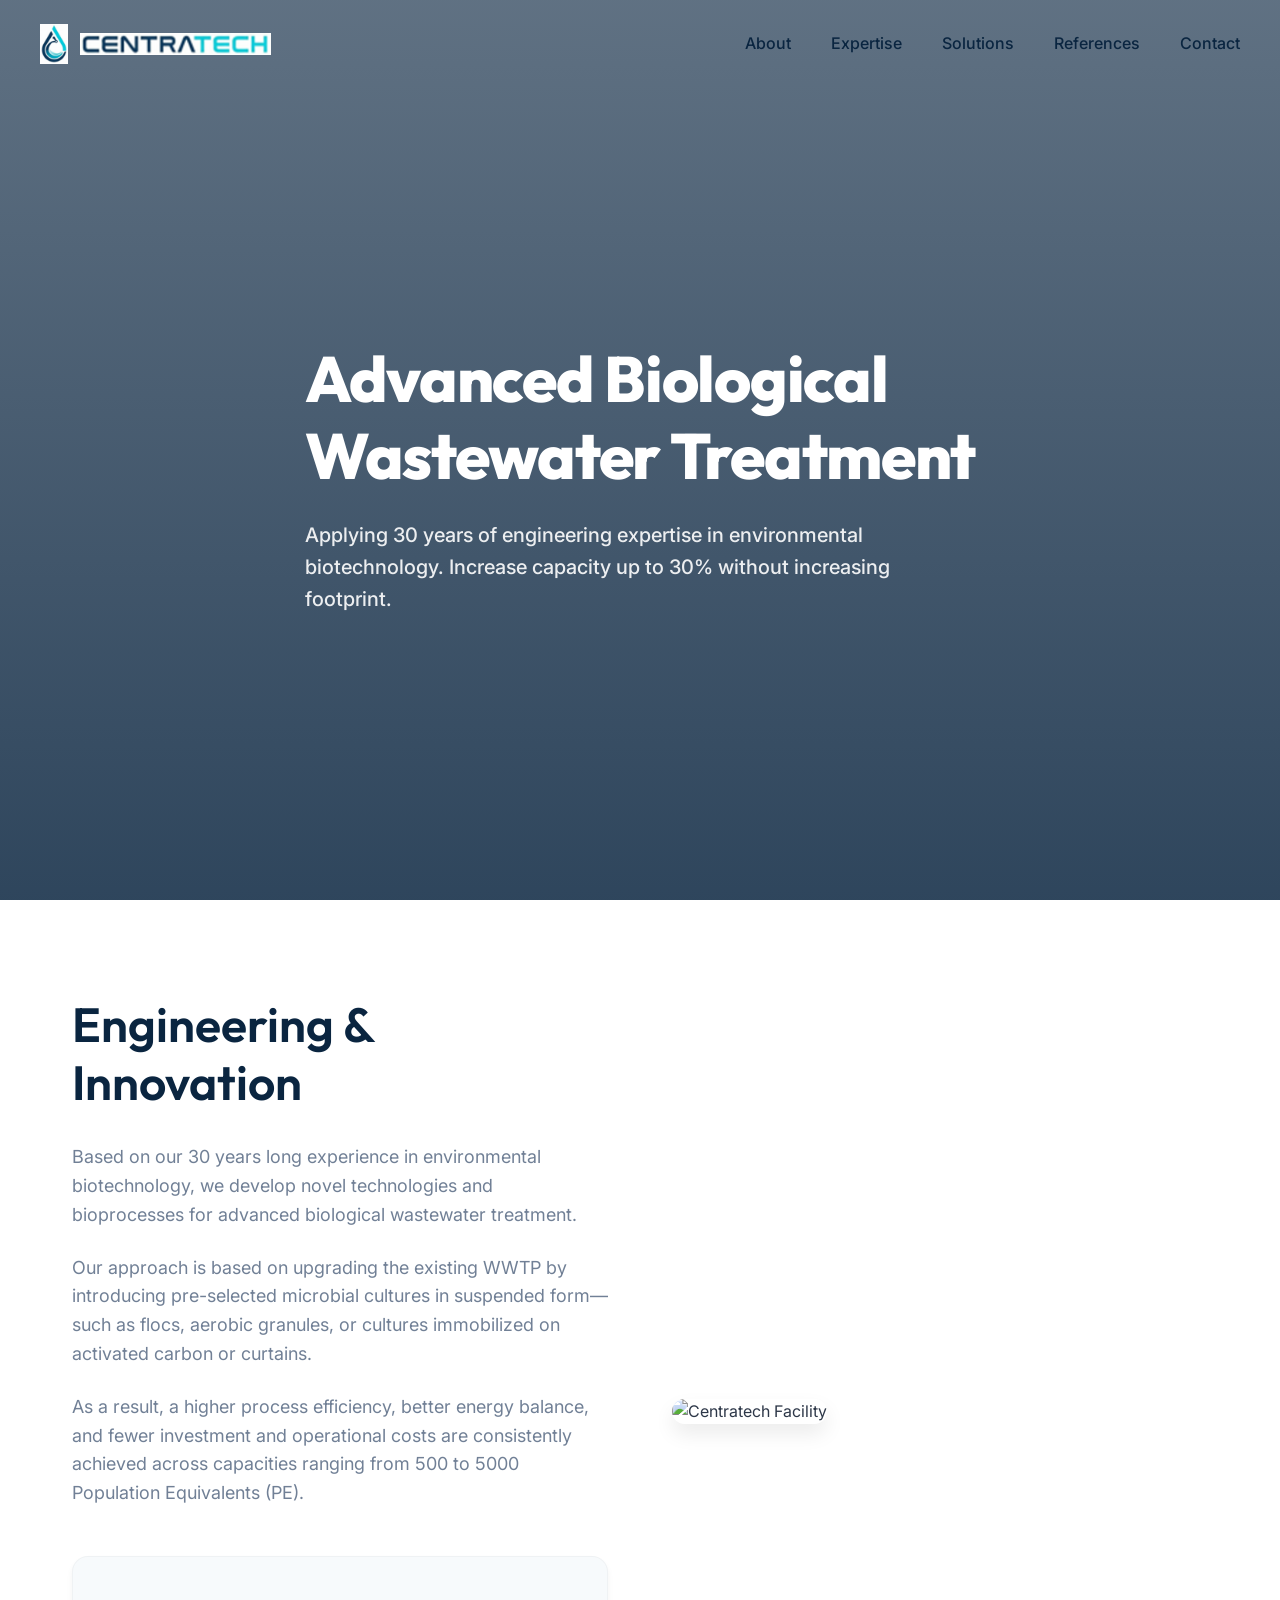
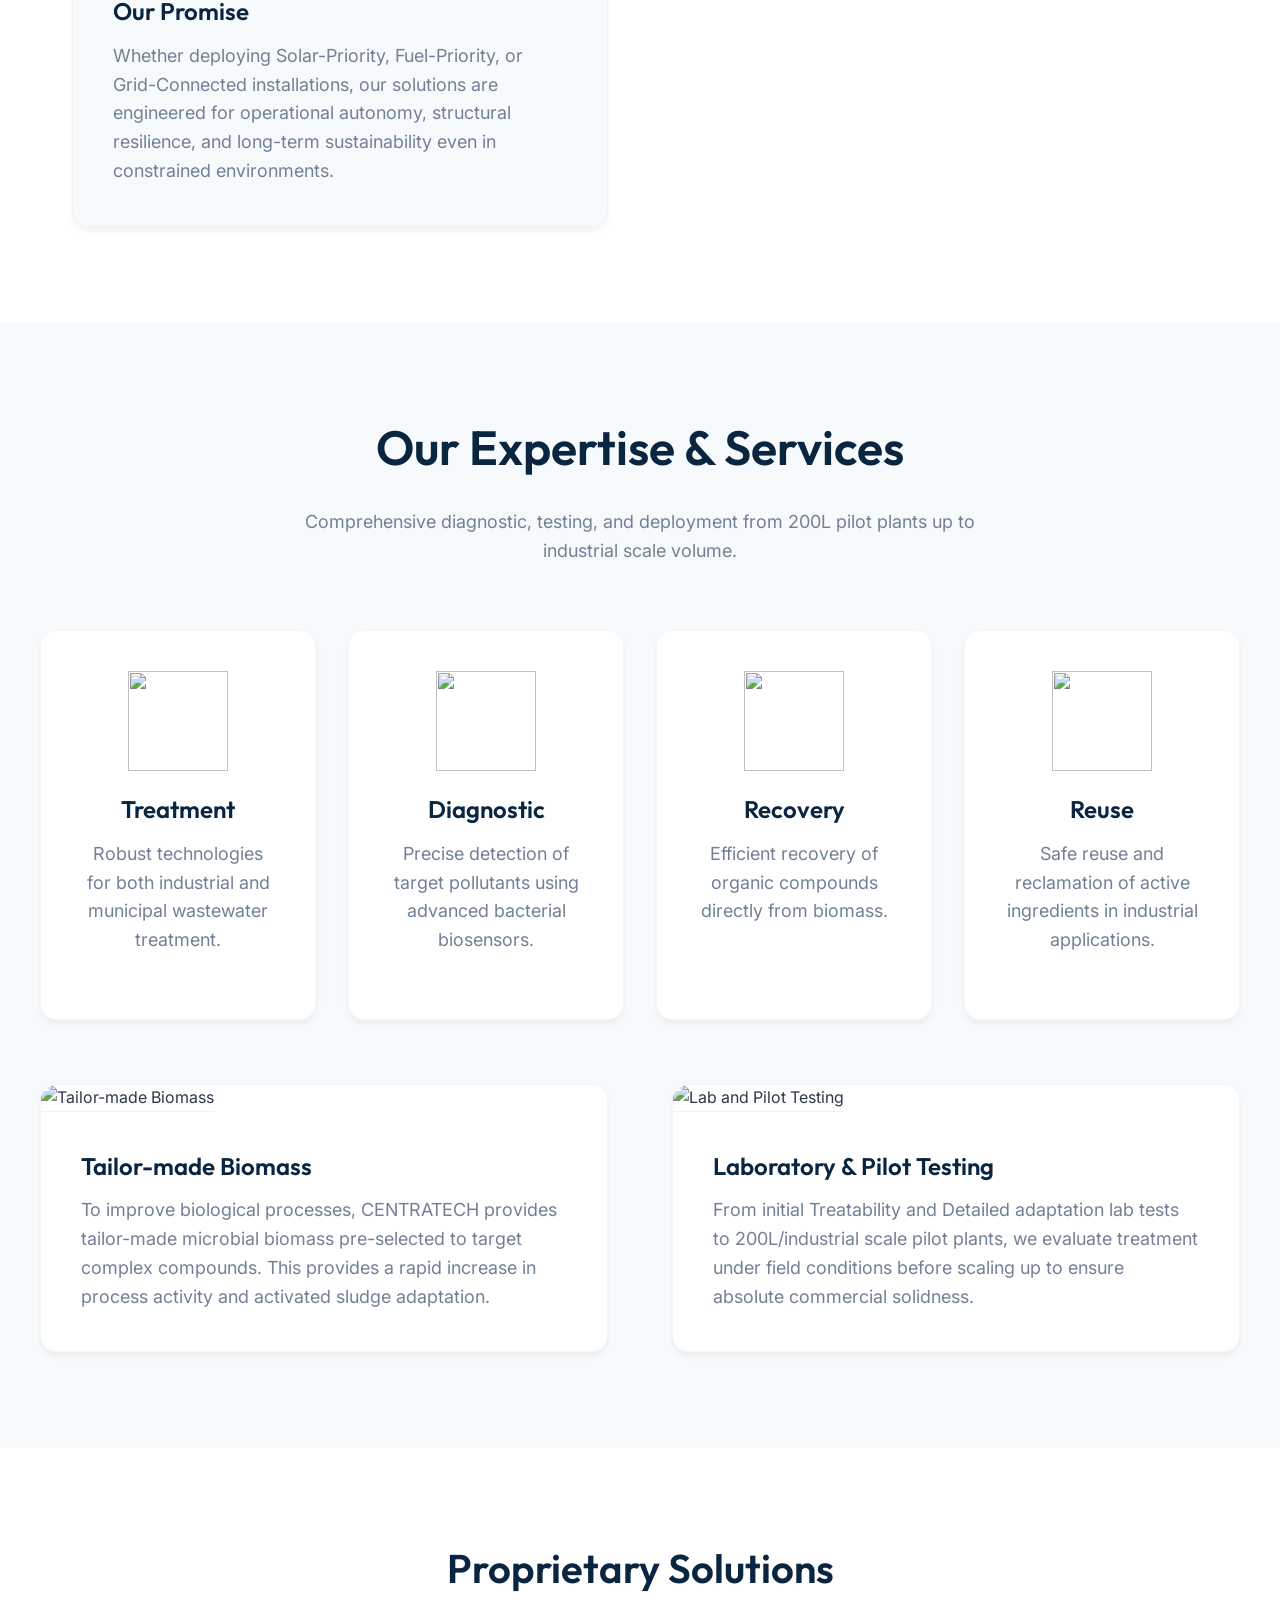
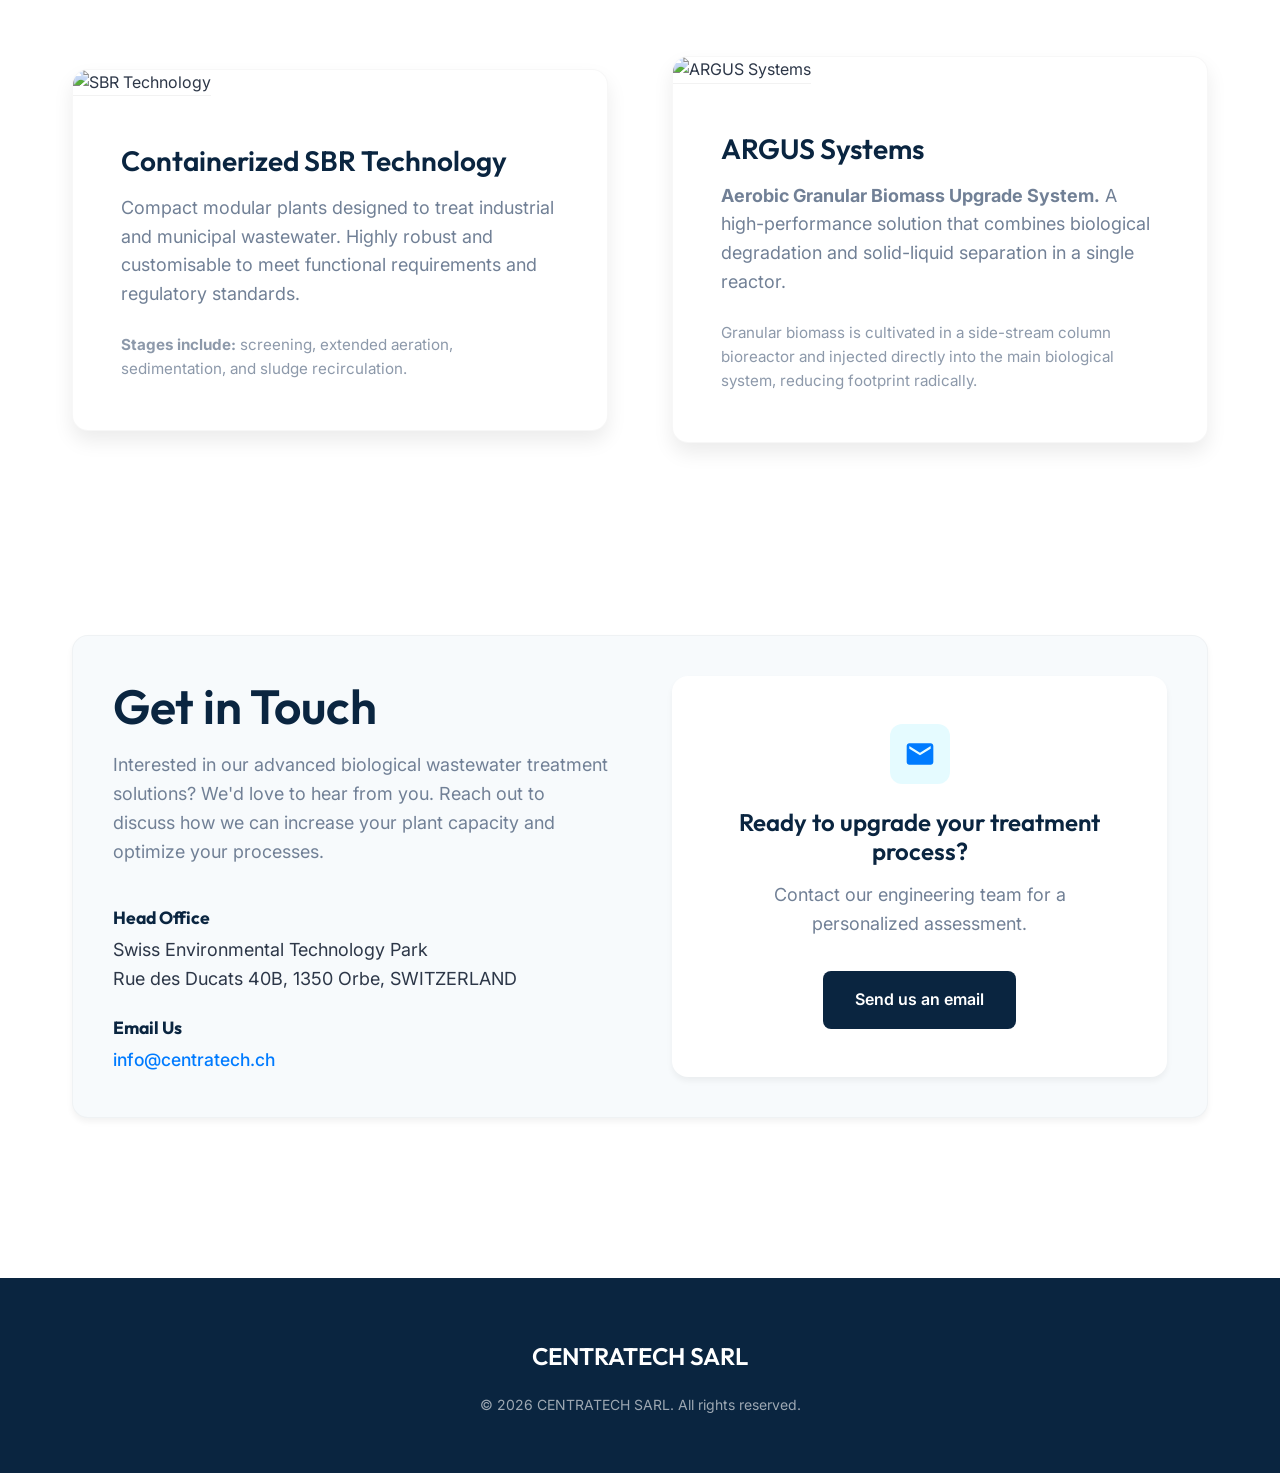
==== commit 3e2d1ed5: "Update index.html" ====
--- a/index.html
+++ b/index.html
@@ -40,7 +40,7 @@
     <section id="about" class="container animate-on-scroll">
         <div class="grid-2">
             <div>
-                <h2>Engineering Solidness & Innovation</h2>
+                <h2>Engineering & Innovation</h2>
                 <p>Based on our 30 years long experience in environmental biotechnology, we develop novel technologies
                     and bioprocesses for advanced biological wastewater treatment.</p>
                 <p>Our approach is based on upgrading the existing WWTP by introducing pre-selected microbial cultures
@@ -200,4 +200,4 @@
     <script src="scripts.js"></script>
 </body>
 
-</html>+</html>
